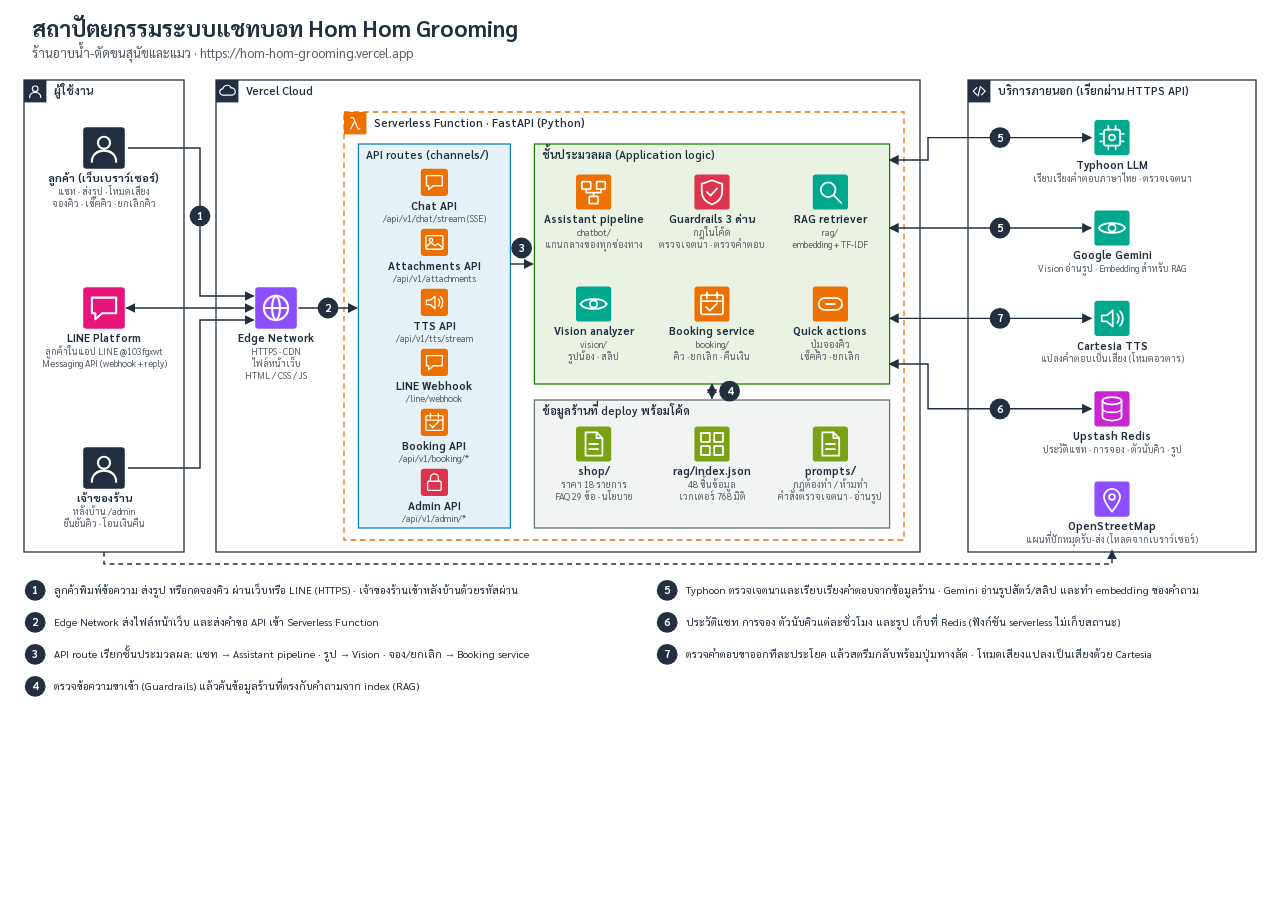
==== docs/architecture-aws.html @ 6c0dd1af "Booking: choose service, block groomer hours per service; AWS-style diagram; 15-image test; report f" ====
<!doctype html>
<html lang="th"><head><meta charset="utf-8"><meta name="viewport" content="width=device-width, initial-scale=1">
<title>สถาปัตยกรรมระบบ Hom Hom Grooming</title>
<link href="https://fonts.googleapis.com/css2?family=Sarabun:wght@400;600;700&display=swap" rel="stylesheet">
<style>body{margin:0;background:#fff}svg{display:block;width:100%;height:auto}</style></head>
<body><svg xmlns="http://www.w3.org/2000/svg" viewBox="0 0 1600 900" width="1600" height="900" role="img"
 aria-label="แผนภาพสถาปัตยกรรมระบบแชทบอท Hom Hom Grooming">
<defs>
<marker id="ah" viewBox="0 0 10 10" refX="9" refY="5" markerWidth="7" markerHeight="7" orient="auto"><path d="M0 0L10 5L0 10z" fill="#232F3E"/></marker>
<marker id="ah2" viewBox="0 0 10 10" refX="1" refY="5" markerWidth="7" markerHeight="7" orient="auto"><path d="M10 0L0 5L10 10z" fill="#232F3E"/></marker>
<style>
text{font-family:"Sarabun","Leelawadee UI","Tahoma",sans-serif;fill:#232F3E}
.h1{font-size:28px;font-weight:700} .h2{font-size:16px;fill:#545B64}
.group{font-size:14px;font-weight:600}
.name{font-size:13.5px;font-weight:700} .sub{font-size:11.5px;fill:#545B64}
.num{font-size:14px;font-weight:700;fill:#fff} .legend{font-size:13px}
</style>
</defs>
<rect width="1600" height="900" fill="#fff"/>
<text x="40" y="46" class="h1" text-anchor="start">สถาปัตยกรรมระบบแชทบอท Hom Hom Grooming</text><text x="40" y="72" class="h2" text-anchor="start">ร้านอาบน้ำ-ตัดขนสุนัขและแมว · https://hom-hom-grooming.vercel.app</text><rect x="30" y="100" width="200" height="590" fill="#fff" stroke="#232F3E" stroke-width="1.6"/><rect x="30" y="100" width="28" height="28" fill="#232F3E"/><g transform="translate(32,102) scale(0.5)" fill="none" stroke="#fff" stroke-width="3" stroke-linecap="round" stroke-linejoin="round"><circle cx="24" cy="18" r="7"/><path d="M10 40c0-8 6-13 14-13s14 5 14 13"/></g><text x="68" y="119" class="group" fill="#232F3E">ผู้ใช้งาน</text><rect x="104.0" y="159.0" width="52" height="52" rx="4" fill="#232F3E"/><g transform="translate(104.0,159.0) scale(1.0833333333333333)" fill="none" stroke="#fff" stroke-width="2.4" stroke-linecap="round" stroke-linejoin="round"><circle cx="24" cy="18" r="7"/><path d="M10 40c0-8 6-13 14-13s14 5 14 13"/></g><text x="130" y="228.0" class="name" text-anchor="middle">ลูกค้า (เว็บเบราว์เซอร์)</text><text x="130" y="244.0" class="sub" text-anchor="middle">แชท · ส่งรูป · โหมดเสียง</text><text x="130" y="259.0" class="sub" text-anchor="middle">จองคิว · เช็คคิว · ยกเลิกคิว</text><rect x="104.0" y="359.0" width="52" height="52" rx="4" fill="#E7157B"/><g transform="translate(104.0,359.0) scale(1.0833333333333333)" fill="none" stroke="#fff" stroke-width="2.4" stroke-linecap="round" stroke-linejoin="round"><path d="M10 12h28v18H22l-8 7v-7h-4z"/></g><text x="130" y="428.0" class="name" text-anchor="middle">LINE Platform</text><text x="130" y="444.0" class="sub" text-anchor="middle">ลูกค้าในแอป LINE @103fgxwt</text><text x="130" y="459.0" class="sub" text-anchor="middle">Messaging API (webhook + reply)</text><rect x="104.0" y="559.0" width="52" height="52" rx="4" fill="#232F3E"/><g transform="translate(104.0,559.0) scale(1.0833333333333333)" fill="none" stroke="#fff" stroke-width="2.4" stroke-linecap="round" stroke-linejoin="round"><circle cx="24" cy="18" r="7"/><path d="M10 40c0-8 6-13 14-13s14 5 14 13"/></g><text x="130" y="628.0" class="name" text-anchor="middle">เจ้าของร้าน</text><text x="130" y="644.0" class="sub" text-anchor="middle">หลังบ้าน /admin</text><text x="130" y="659.0" class="sub" text-anchor="middle">ยืนยันคิว · โอนเงินคืน</text><rect x="270" y="100" width="880" height="590" fill="#fff" stroke="#232F3E" stroke-width="1.6"/><rect x="270" y="100" width="28" height="28" fill="#232F3E"/><g transform="translate(272,102) scale(0.5)" fill="none" stroke="#fff" stroke-width="3" stroke-linecap="round" stroke-linejoin="round"><path d="M14 34a8 8 0 01-1-16 11 11 0 0121-2 9 9 0 012 18z"/></g><text x="308" y="119" class="group" fill="#232F3E">Vercel Cloud</text><rect x="319.0" y="359.0" width="52" height="52" rx="4" fill="#8C4FFF"/><g transform="translate(319.0,359.0) scale(1.0833333333333333)" fill="none" stroke="#fff" stroke-width="2.4" stroke-linecap="round" stroke-linejoin="round"><circle cx="24" cy="24" r="14"/><path d="M10 24h28M24 10c-6 4-6 24 0 28M24 10c6 4 6 24 0 28"/></g><text x="345" y="428.0" class="name" text-anchor="middle">Edge Network</text><text x="345" y="444.0" class="sub" text-anchor="middle">HTTPS · CDN</text><text x="345" y="459.0" class="sub" text-anchor="middle">ไฟล์หน้าเว็บ</text><text x="345" y="474.0" class="sub" text-anchor="middle">HTML / CSS / JS</text><rect x="430" y="140" width="700" height="535" fill="none" stroke="#ED7100" stroke-width="1.6" stroke-dasharray="7 5"/><rect x="430" y="140" width="28" height="28" fill="#ED7100"/><g transform="translate(432,142) scale(0.5)" fill="none" stroke="#fff" stroke-width="3" stroke-linecap="round" stroke-linejoin="round"><path d="M13 10h6l12 28h5M21 22l-8 16"/></g><text x="468" y="159" class="group" fill="#ED7100">Serverless Function · FastAPI (Python)</text><rect x="448" y="180" width="190" height="480" fill="#E6F2F8" stroke="#147EBA" stroke-width="1.6"/><text x="458" y="199" class="group" fill="#147EBA">API routes (channels/)</text><rect x="526.0" y="211.0" width="34" height="34" rx="4" fill="#ED7100"/><g transform="translate(526.0,211.0) scale(0.7083333333333334)" fill="none" stroke="#fff" stroke-width="2.4" stroke-linecap="round" stroke-linejoin="round"><path d="M10 12h28v18H22l-8 7v-7h-4z"/></g><text x="543" y="262.0" class="name" text-anchor="middle">Chat API</text><text x="543" y="278.0" class="sub" text-anchor="middle">/api/v1/chat/stream (SSE)</text><rect x="526.0" y="286.0" width="34" height="34" rx="4" fill="#ED7100"/><g transform="translate(526.0,286.0) scale(0.7083333333333334)" fill="none" stroke="#fff" stroke-width="2.4" stroke-linecap="round" stroke-linejoin="round"><rect x="9" y="12" width="30" height="24" rx="2"/><circle cx="18" cy="20" r="3"/><path d="M9 32l9-8 7 6 5-4 9 8"/></g><text x="543" y="337.0" class="name" text-anchor="middle">Attachments API</text><text x="543" y="353.0" class="sub" text-anchor="middle">/api/v1/attachments</text><rect x="526.0" y="361.0" width="34" height="34" rx="4" fill="#ED7100"/><g transform="translate(526.0,361.0) scale(0.7083333333333334)" fill="none" stroke="#fff" stroke-width="2.4" stroke-linecap="round" stroke-linejoin="round"><path d="M10 20h7l8-7v22l-8-7h-7zM31 18c3 3 3 9 0 12M35 14c5 5 5 15 0 20"/></g><text x="543" y="412.0" class="name" text-anchor="middle">TTS API</text><text x="543" y="428.0" class="sub" text-anchor="middle">/api/v1/tts/stream</text><rect x="526.0" y="436.0" width="34" height="34" rx="4" fill="#ED7100"/><g transform="translate(526.0,436.0) scale(0.7083333333333334)" fill="none" stroke="#fff" stroke-width="2.4" stroke-linecap="round" stroke-linejoin="round"><path d="M10 12h28v18H22l-8 7v-7h-4z"/></g><text x="543" y="487.0" class="name" text-anchor="middle">LINE Webhook</text><text x="543" y="503.0" class="sub" text-anchor="middle">/line/webhook</text><rect x="526.0" y="511.0" width="34" height="34" rx="4" fill="#ED7100"/><g transform="translate(526.0,511.0) scale(0.7083333333333334)" fill="none" stroke="#fff" stroke-width="2.4" stroke-linecap="round" stroke-linejoin="round"><rect x="9" y="12" width="30" height="26" rx="2"/><path d="M9 20h30M17 8v8M31 8v8M16 28l5 5 10-10"/></g><text x="543" y="562.0" class="name" text-anchor="middle">Booking API</text><text x="543" y="578.0" class="sub" text-anchor="middle">/api/v1/booking/*</text><rect x="526.0" y="586.0" width="34" height="34" rx="4" fill="#DD344C"/><g transform="translate(526.0,586.0) scale(0.7083333333333334)" fill="none" stroke="#fff" stroke-width="2.4" stroke-linecap="round" stroke-linejoin="round"><rect x="12" y="22" width="24" height="16" rx="2"/><path d="M17 22v-6a7 7 0 0114 0v6"/></g><text x="543" y="637.0" class="name" text-anchor="middle">Admin API</text><text x="543" y="653.0" class="sub" text-anchor="middle">/api/v1/admin/*</text><rect x="668" y="180" width="444" height="300" fill="#EAF3E3" stroke="#1D8102" stroke-width="1.6"/><text x="678" y="199" class="group" fill="#1D8102">ชั้นประมวลผล (Application logic)</text><rect x="720.0" y="218.0" width="44" height="44" rx="4" fill="#ED7100"/><g transform="translate(720.0,218.0) scale(0.9166666666666666)" fill="none" stroke="#fff" stroke-width="2.4" stroke-linecap="round" stroke-linejoin="round"><rect x="8" y="10" width="12" height="10" rx="1"/><rect x="28" y="10" width="12" height="10" rx="1"/><rect x="18" y="30" width="12" height="10" rx="1"/><path d="M14 20v5h20v-5M24 25v5"/></g><text x="742" y="279.0" class="name" text-anchor="middle">Assistant pipeline</text><text x="742" y="295.0" class="sub" text-anchor="middle">chatbot/</text><text x="742" y="310.0" class="sub" text-anchor="middle">แกนกลางของทุกช่องทาง</text><rect x="868.0" y="218.0" width="44" height="44" rx="4" fill="#DD344C"/><g transform="translate(868.0,218.0) scale(0.9166666666666666)" fill="none" stroke="#fff" stroke-width="2.4" stroke-linecap="round" stroke-linejoin="round"><path d="M24 8l14 5v10c0 9-6 15-14 18-8-3-14-9-14-18V13z"/><path d="M17 24l5 5 9-10"/></g><text x="890" y="279.0" class="name" text-anchor="middle">Guardrails 3 ด่าน</text><text x="890" y="295.0" class="sub" text-anchor="middle">กฎในโค้ด</text><text x="890" y="310.0" class="sub" text-anchor="middle">ตรวจเจตนา · ตรวจคำตอบ</text><rect x="1016.0" y="218.0" width="44" height="44" rx="4" fill="#01A88D"/><g transform="translate(1016.0,218.0) scale(0.9166666666666666)" fill="none" stroke="#fff" stroke-width="2.4" stroke-linecap="round" stroke-linejoin="round"><circle cx="21" cy="21" r="10"/><path d="M29 29l10 10"/></g><text x="1038" y="279.0" class="name" text-anchor="middle">RAG retriever</text><text x="1038" y="295.0" class="sub" text-anchor="middle">rag/</text><text x="1038" y="310.0" class="sub" text-anchor="middle">embedding + TF-IDF</text><rect x="720.0" y="358.0" width="44" height="44" rx="4" fill="#01A88D"/><g transform="translate(720.0,358.0) scale(0.9166666666666666)" fill="none" stroke="#fff" stroke-width="2.4" stroke-linecap="round" stroke-linejoin="round"><path d="M6 24c5-9 31-9 36 0-5 9-31 9-36 0z"/><circle cx="24" cy="24" r="5"/></g><text x="742" y="419.0" class="name" text-anchor="middle">Vision analyzer</text><text x="742" y="435.0" class="sub" text-anchor="middle">vision/</text><text x="742" y="450.0" class="sub" text-anchor="middle">รูปน้อง · สลิป</text><rect x="868.0" y="358.0" width="44" height="44" rx="4" fill="#ED7100"/><g transform="translate(868.0,358.0) scale(0.9166666666666666)" fill="none" stroke="#fff" stroke-width="2.4" stroke-linecap="round" stroke-linejoin="round"><rect x="9" y="12" width="30" height="26" rx="2"/><path d="M9 20h30M17 8v8M31 8v8M16 28l5 5 10-10"/></g><text x="890" y="419.0" class="name" text-anchor="middle">Booking service</text><text x="890" y="435.0" class="sub" text-anchor="middle">booking/</text><text x="890" y="450.0" class="sub" text-anchor="middle">คิว · ยกเลิก · คืนเงิน</text><rect x="1016.0" y="358.0" width="44" height="44" rx="4" fill="#ED7100"/><g transform="translate(1016.0,358.0) scale(0.9166666666666666)" fill="none" stroke="#fff" stroke-width="2.4" stroke-linecap="round" stroke-linejoin="round"><rect x="8" y="16" width="32" height="16" rx="8"/><path d="M18 24h12"/></g><text x="1038" y="419.0" class="name" text-anchor="middle">Quick actions</text><text x="1038" y="435.0" class="sub" text-anchor="middle">ปุ่มจองคิว</text><text x="1038" y="450.0" class="sub" text-anchor="middle">เช็คคิว · ยกเลิก</text><rect x="668" y="500" width="444" height="160" fill="#F2F3F3" stroke="#687078" stroke-width="1.6"/><text x="678" y="519" class="group" fill="#687078">ข้อมูลร้านที่ deploy พร้อมโค้ด</text><rect x="720.0" y="533.0" width="44" height="44" rx="4" fill="#7AA116"/><g transform="translate(720.0,533.0) scale(0.9166666666666666)" fill="none" stroke="#fff" stroke-width="2.4" stroke-linecap="round" stroke-linejoin="round"><path d="M13 8h15l8 8v24H13z"/><path d="M28 8v8h8M18 24h12M18 31h12"/></g><text x="742" y="594.0" class="name" text-anchor="middle">shop/</text><text x="742" y="610.0" class="sub" text-anchor="middle">ราคา 18 รายการ</text><text x="742" y="625.0" class="sub" text-anchor="middle">FAQ 29 ข้อ · นโยบาย</text><rect x="868.0" y="533.0" width="44" height="44" rx="4" fill="#7AA116"/><g transform="translate(868.0,533.0) scale(0.9166666666666666)" fill="none" stroke="#fff" stroke-width="2.4" stroke-linecap="round" stroke-linejoin="round"><rect x="9" y="9" width="12" height="12"/><rect x="27" y="9" width="12" height="12"/><rect x="9" y="27" width="12" height="12"/><rect x="27" y="27" width="12" height="12"/></g><text x="890" y="594.0" class="name" text-anchor="middle">rag/index.json</text><text x="890" y="610.0" class="sub" text-anchor="middle">48 ชิ้นข้อมูล</text><text x="890" y="625.0" class="sub" text-anchor="middle">เวกเตอร์ 768 มิติ</text><rect x="1016.0" y="533.0" width="44" height="44" rx="4" fill="#7AA116"/><g transform="translate(1016.0,533.0) scale(0.9166666666666666)" fill="none" stroke="#fff" stroke-width="2.4" stroke-linecap="round" stroke-linejoin="round"><path d="M13 8h15l8 8v24H13z"/><path d="M28 8v8h8M18 24h12M18 31h12"/></g><text x="1038" y="594.0" class="name" text-anchor="middle">prompts/</text><text x="1038" y="610.0" class="sub" text-anchor="middle">กฎต้องทำ / ห้ามทำ</text><text x="1038" y="625.0" class="sub" text-anchor="middle">คำสั่งตรวจเจตนา · อ่านรูป</text><rect x="1210" y="100" width="360" height="590" fill="#fff" stroke="#232F3E" stroke-width="1.6"/><rect x="1210" y="100" width="28" height="28" fill="#232F3E"/><g transform="translate(1212,102) scale(0.5)" fill="none" stroke="#fff" stroke-width="3" stroke-linecap="round" stroke-linejoin="round"><path d="M18 15l-9 9 9 9M30 15l9 9-9 9M27 12l-6 24"/></g><text x="1248" y="119" class="group" fill="#232F3E">บริการภายนอก (เรียกผ่าน HTTPS API)</text><rect x="1368.0" y="150.0" width="44" height="44" rx="4" fill="#01A88D"/><g transform="translate(1368.0,150.0) scale(0.9166666666666666)" fill="none" stroke="#fff" stroke-width="2.4" stroke-linecap="round" stroke-linejoin="round"><rect x="13" y="13" width="22" height="22" rx="3"/><path d="M19 8v5M29 8v5M19 35v5M29 35v5M8 19h5M8 29h5M35 19h5M35 29h5"/><circle cx="24" cy="24" r="4"/></g><text x="1390" y="211.0" class="name" text-anchor="middle">Typhoon LLM</text><text x="1390" y="227.0" class="sub" text-anchor="middle">เรียบเรียงคำตอบภาษาไทย · ตรวจเจตนา</text><rect x="1368.0" y="263.0" width="44" height="44" rx="4" fill="#01A88D"/><g transform="translate(1368.0,263.0) scale(0.9166666666666666)" fill="none" stroke="#fff" stroke-width="2.4" stroke-linecap="round" stroke-linejoin="round"><path d="M6 24c5-9 31-9 36 0-5 9-31 9-36 0z"/><circle cx="24" cy="24" r="5"/></g><text x="1390" y="324.0" class="name" text-anchor="middle">Google Gemini</text><text x="1390" y="340.0" class="sub" text-anchor="middle">Vision อ่านรูป · Embedding สำหรับ RAG</text><rect x="1368.0" y="376.0" width="44" height="44" rx="4" fill="#01A88D"/><g transform="translate(1368.0,376.0) scale(0.9166666666666666)" fill="none" stroke="#fff" stroke-width="2.4" stroke-linecap="round" stroke-linejoin="round"><path d="M10 20h7l8-7v22l-8-7h-7zM31 18c3 3 3 9 0 12M35 14c5 5 5 15 0 20"/></g><text x="1390" y="437.0" class="name" text-anchor="middle">Cartesia TTS</text><text x="1390" y="453.0" class="sub" text-anchor="middle">แปลงคำตอบเป็นเสียง (โหมดอวตาร)</text><rect x="1368.0" y="489.0" width="44" height="44" rx="4" fill="#C925D1"/><g transform="translate(1368.0,489.0) scale(0.9166666666666666)" fill="none" stroke="#fff" stroke-width="2.4" stroke-linecap="round" stroke-linejoin="round"><ellipse cx="24" cy="13" rx="13" ry="5"/><path d="M11 13v22c0 3 6 5 13 5s13-2 13-5V13M11 24c0 3 6 5 13 5s13-2 13-5"/></g><text x="1390" y="550.0" class="name" text-anchor="middle">Upstash Redis</text><text x="1390" y="566.0" class="sub" text-anchor="middle">ประวัติแชท · การจอง · ตัวนับคิว · รูป</text><rect x="1368.0" y="602.0" width="44" height="44" rx="4" fill="#8C4FFF"/><g transform="translate(1368.0,602.0) scale(0.9166666666666666)" fill="none" stroke="#fff" stroke-width="2.4" stroke-linecap="round" stroke-linejoin="round"><path d="M24 41c-8-10-11-15-11-20a11 11 0 0122 0c0 5-3 10-11 20z"/><circle cx="24" cy="21" r="4"/></g><text x="1390" y="663.0" class="name" text-anchor="middle">OpenStreetMap</text><text x="1390" y="679.0" class="sub" text-anchor="middle">แผนที่ปักหมุดรับ-ส่ง (โหลดจากเบราว์เซอร์)</text><path d="M160 185 L250 185 L250 370 L317 370" fill="none" stroke="#232F3E" stroke-width="1.8" marker-end="url(#ah)"/><path d="M158 385 L317 385" fill="none" stroke="#232F3E" stroke-width="1.8" marker-end="url(#ah)" marker-start="url(#ah2)"/><path d="M160 585 L250 585 L250 400 L317 400" fill="none" stroke="#232F3E" stroke-width="1.8" marker-end="url(#ah)"/><path d="M373 385 L446 385" fill="none" stroke="#232F3E" stroke-width="1.8" marker-end="url(#ah)"/><path d="M638 330 L666 330" fill="none" stroke="#232F3E" stroke-width="1.8" marker-end="url(#ah)"/><path d="M890 480 L890 498" fill="none" stroke="#232F3E" stroke-width="1.8" marker-end="url(#ah)" marker-start="url(#ah2)"/><path d="M1112 200 L1160 200 L1160 172 L1364 172" fill="none" stroke="#232F3E" stroke-width="1.8" marker-end="url(#ah)" marker-start="url(#ah2)"/><path d="M1112 285 L1364 285" fill="none" stroke="#232F3E" stroke-width="1.8" marker-end="url(#ah)" marker-start="url(#ah2)"/><path d="M1112 398 L1364 398" fill="none" stroke="#232F3E" stroke-width="1.8" marker-end="url(#ah)" marker-start="url(#ah2)"/><path d="M1112 455 L1160 455 L1160 511 L1364 511" fill="none" stroke="#232F3E" stroke-width="1.8" marker-end="url(#ah)" marker-start="url(#ah2)"/><path d="M130 690 L130 705 L1390 705 L1390 688" fill="none" stroke="#232F3E" stroke-width="1.8" marker-end="url(#ah)" stroke-dasharray="6 5"/><circle cx="250" cy="270" r="13" fill="#232F3E"/><text x="250" y="275" class="num" text-anchor="middle">1</text><circle cx="410" cy="385" r="13" fill="#232F3E"/><text x="410" y="390" class="num" text-anchor="middle">2</text><circle cx="652" cy="310" r="13" fill="#232F3E"/><text x="652" y="315" class="num" text-anchor="middle">3</text><circle cx="912" cy="489" r="13" fill="#232F3E"/><text x="912" y="494" class="num" text-anchor="middle">4</text><circle cx="1250" cy="172" r="13" fill="#232F3E"/><text x="1250" y="177" class="num" text-anchor="middle">5</text><circle cx="1250" cy="285" r="13" fill="#232F3E"/><text x="1250" y="290" class="num" text-anchor="middle">5</text><circle cx="1250" cy="511" r="13" fill="#232F3E"/><text x="1250" y="516" class="num" text-anchor="middle">6</text><circle cx="1250" cy="398" r="13" fill="#232F3E"/><text x="1250" y="403" class="num" text-anchor="middle">7</text><circle cx="44" cy="738" r="13" fill="#232F3E"/><text x="44" y="743" class="num" text-anchor="middle">1</text><text x="68" y="743" class="legend" text-anchor="start">ลูกค้าพิมพ์ข้อความ ส่งรูป หรือกดจองคิว ผ่านเว็บหรือ LINE (HTTPS) · เจ้าของร้านเข้าหลังบ้านด้วยรหัสผ่าน</text><circle cx="44" cy="778" r="13" fill="#232F3E"/><text x="44" y="783" class="num" text-anchor="middle">2</text><text x="68" y="783" class="legend" text-anchor="start">Edge Network ส่งไฟล์หน้าเว็บ และส่งคำขอ API เข้า Serverless Function</text><circle cx="44" cy="818" r="13" fill="#232F3E"/><text x="44" y="823" class="num" text-anchor="middle">3</text><text x="68" y="823" class="legend" text-anchor="start">API route เรียกชั้นประมวลผล: แชท → Assistant pipeline · รูป → Vision · จอง/ยกเลิก → Booking service</text><circle cx="44" cy="858" r="13" fill="#232F3E"/><text x="44" y="863" class="num" text-anchor="middle">4</text><text x="68" y="863" class="legend" text-anchor="start">ตรวจข้อความขาเข้า (Guardrails) แล้วค้นข้อมูลร้านที่ตรงกับคำถามจาก index (RAG)</text><circle cx="834" cy="738" r="13" fill="#232F3E"/><text x="834" y="743" class="num" text-anchor="middle">5</text><text x="858" y="743" class="legend" text-anchor="start">Typhoon ตรวจเจตนาและเรียบเรียงคำตอบจากข้อมูลร้าน · Gemini อ่านรูปสัตว์/สลิป และทำ embedding ของคำถาม</text><circle cx="834" cy="778" r="13" fill="#232F3E"/><text x="834" y="783" class="num" text-anchor="middle">6</text><text x="858" y="783" class="legend" text-anchor="start">ประวัติแชท การจอง ตัวนับคิวแต่ละชั่วโมง และรูป เก็บที่ Redis (ฟังก์ชัน serverless ไม่เก็บสถานะ)</text><circle cx="834" cy="818" r="13" fill="#232F3E"/><text x="834" y="823" class="num" text-anchor="middle">7</text><text x="858" y="823" class="legend" text-anchor="start">ตรวจคำตอบขาออกทีละประโยค แล้วสตรีมกลับพร้อมปุ่มทางลัด · โหมดเสียงแปลงเป็นเสียงด้วย Cartesia</text>
</svg></body></html>
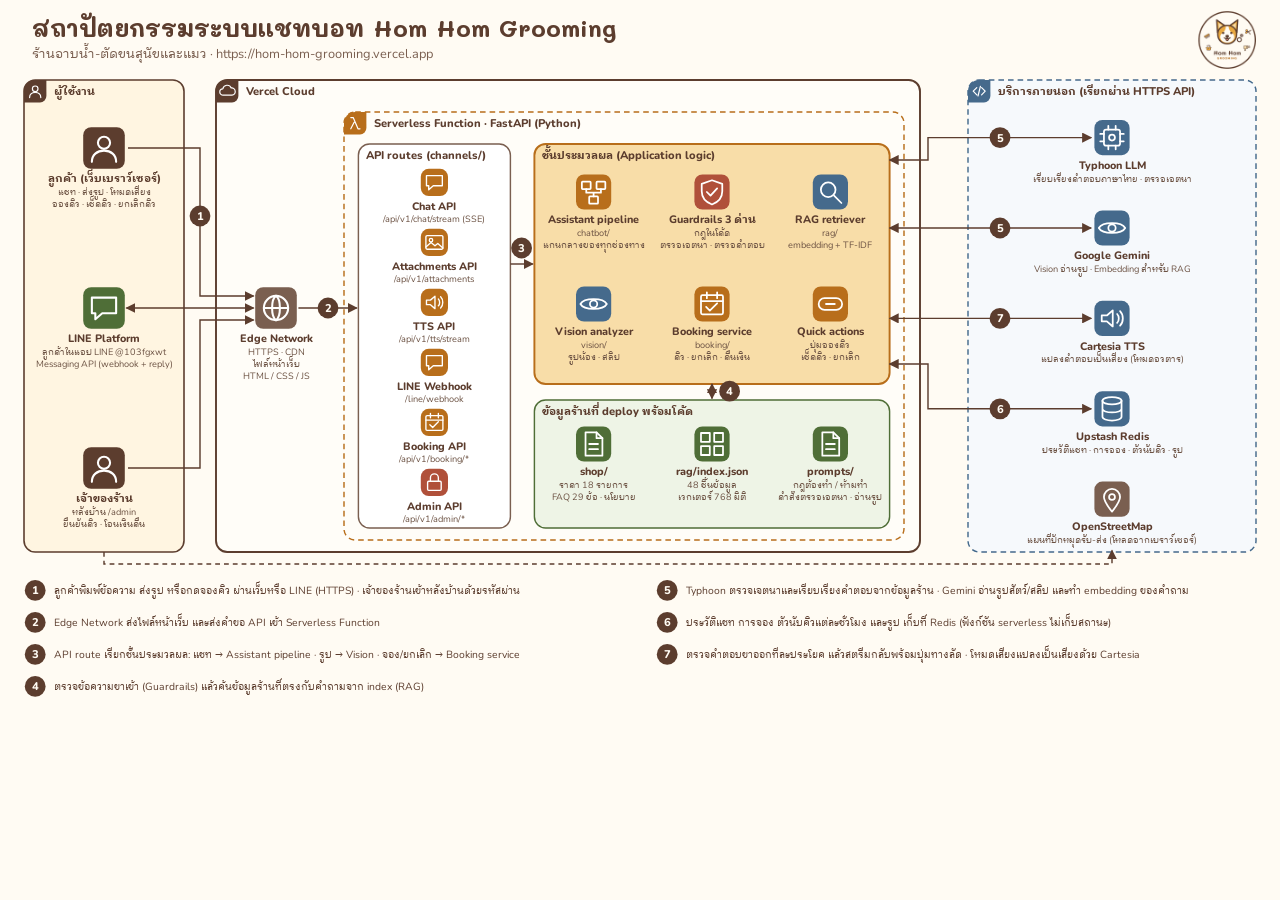
==== commit 928fb552: "Architecture diagram: AWS layout in the shop theme; booking diagram shows per-service hours Co-Autho" ====
--- a/docs/architecture-aws.html
+++ b/docs/architecture-aws.html
@@ -1,21 +1,21 @@
 <!doctype html>
 <html lang="th"><head><meta charset="utf-8"><meta name="viewport" content="width=device-width, initial-scale=1">
 <title>สถาปัตยกรรมระบบ Hom Hom Grooming</title>
-<link href="https://fonts.googleapis.com/css2?family=Sarabun:wght@400;600;700&display=swap" rel="stylesheet">
-<style>body{margin:0;background:#fff}svg{display:block;width:100%;height:auto}</style></head>
+<style>body{margin:0;background:#fffbf3}svg{display:block;width:100%;height:auto}</style></head>
 <body><svg xmlns="http://www.w3.org/2000/svg" viewBox="0 0 1600 900" width="1600" height="900" role="img"
  aria-label="แผนภาพสถาปัตยกรรมระบบแชทบอท Hom Hom Grooming">
 <defs>
-<marker id="ah" viewBox="0 0 10 10" refX="9" refY="5" markerWidth="7" markerHeight="7" orient="auto"><path d="M0 0L10 5L0 10z" fill="#232F3E"/></marker>
-<marker id="ah2" viewBox="0 0 10 10" refX="1" refY="5" markerWidth="7" markerHeight="7" orient="auto"><path d="M10 0L0 5L10 10z" fill="#232F3E"/></marker>
+<marker id="ah" viewBox="0 0 10 10" refX="9" refY="5" markerWidth="7" markerHeight="7" orient="auto"><path d="M0 0L10 5L0 10z" fill="#5c3d2e"/></marker>
+<marker id="ah2" viewBox="0 0 10 10" refX="1" refY="5" markerWidth="7" markerHeight="7" orient="auto"><path d="M10 0L0 5L10 10z" fill="#5c3d2e"/></marker>
 <style>
-text{font-family:"Sarabun","Leelawadee UI","Tahoma",sans-serif;fill:#232F3E}
-.h1{font-size:28px;font-weight:700} .h2{font-size:16px;fill:#545B64}
-.group{font-size:14px;font-weight:600}
-.name{font-size:13.5px;font-weight:700} .sub{font-size:11.5px;fill:#545B64}
-.num{font-size:14px;font-weight:700;fill:#fff} .legend{font-size:13px}
+@import url("https://fonts.googleapis.com/css2?family=Mali:wght@600;700&family=Nunito:wght@400;600;700;800&family=IBM+Plex+Sans+Thai+Looped:wght@400;500;600;700&display=swap");
+text{font-family:"Nunito","IBM Plex Sans Thai Looped",sans-serif;fill:#5c3d2e}
+.h1{font-family:"Mali","Nunito",sans-serif;font-size:30px;font-weight:700} .h2{font-size:16px;fill:#7a5f50}
+.group{font-size:14px;font-weight:800}
+.name{font-size:13.5px;font-weight:800} .sub{font-size:11.5px;fill:#6b5142}
+.num{font-size:14px;font-weight:800;fill:#fffbf3} .legend{font-size:13px}
 </style>
 </defs>
-<rect width="1600" height="900" fill="#fff"/>
-<text x="40" y="46" class="h1" text-anchor="start">สถาปัตยกรรมระบบแชทบอท Hom Hom Grooming</text><text x="40" y="72" class="h2" text-anchor="start">ร้านอาบน้ำ-ตัดขนสุนัขและแมว · https://hom-hom-grooming.vercel.app</text><rect x="30" y="100" width="200" height="590" fill="#fff" stroke="#232F3E" stroke-width="1.6"/><rect x="30" y="100" width="28" height="28" fill="#232F3E"/><g transform="translate(32,102) scale(0.5)" fill="none" stroke="#fff" stroke-width="3" stroke-linecap="round" stroke-linejoin="round"><circle cx="24" cy="18" r="7"/><path d="M10 40c0-8 6-13 14-13s14 5 14 13"/></g><text x="68" y="119" class="group" fill="#232F3E">ผู้ใช้งาน</text><rect x="104.0" y="159.0" width="52" height="52" rx="4" fill="#232F3E"/><g transform="translate(104.0,159.0) scale(1.0833333333333333)" fill="none" stroke="#fff" stroke-width="2.4" stroke-linecap="round" stroke-linejoin="round"><circle cx="24" cy="18" r="7"/><path d="M10 40c0-8 6-13 14-13s14 5 14 13"/></g><text x="130" y="228.0" class="name" text-anchor="middle">ลูกค้า (เว็บเบราว์เซอร์)</text><text x="130" y="244.0" class="sub" text-anchor="middle">แชท · ส่งรูป · โหมดเสียง</text><text x="130" y="259.0" class="sub" text-anchor="middle">จองคิว · เช็คคิว · ยกเลิกคิว</text><rect x="104.0" y="359.0" width="52" height="52" rx="4" fill="#E7157B"/><g transform="translate(104.0,359.0) scale(1.0833333333333333)" fill="none" stroke="#fff" stroke-width="2.4" stroke-linecap="round" stroke-linejoin="round"><path d="M10 12h28v18H22l-8 7v-7h-4z"/></g><text x="130" y="428.0" class="name" text-anchor="middle">LINE Platform</text><text x="130" y="444.0" class="sub" text-anchor="middle">ลูกค้าในแอป LINE @103fgxwt</text><text x="130" y="459.0" class="sub" text-anchor="middle">Messaging API (webhook + reply)</text><rect x="104.0" y="559.0" width="52" height="52" rx="4" fill="#232F3E"/><g transform="translate(104.0,559.0) scale(1.0833333333333333)" fill="none" stroke="#fff" stroke-width="2.4" stroke-linecap="round" stroke-linejoin="round"><circle cx="24" cy="18" r="7"/><path d="M10 40c0-8 6-13 14-13s14 5 14 13"/></g><text x="130" y="628.0" class="name" text-anchor="middle">เจ้าของร้าน</text><text x="130" y="644.0" class="sub" text-anchor="middle">หลังบ้าน /admin</text><text x="130" y="659.0" class="sub" text-anchor="middle">ยืนยันคิว · โอนเงินคืน</text><rect x="270" y="100" width="880" height="590" fill="#fff" stroke="#232F3E" stroke-width="1.6"/><rect x="270" y="100" width="28" height="28" fill="#232F3E"/><g transform="translate(272,102) scale(0.5)" fill="none" stroke="#fff" stroke-width="3" stroke-linecap="round" stroke-linejoin="round"><path d="M14 34a8 8 0 01-1-16 11 11 0 0121-2 9 9 0 012 18z"/></g><text x="308" y="119" class="group" fill="#232F3E">Vercel Cloud</text><rect x="319.0" y="359.0" width="52" height="52" rx="4" fill="#8C4FFF"/><g transform="translate(319.0,359.0) scale(1.0833333333333333)" fill="none" stroke="#fff" stroke-width="2.4" stroke-linecap="round" stroke-linejoin="round"><circle cx="24" cy="24" r="14"/><path d="M10 24h28M24 10c-6 4-6 24 0 28M24 10c6 4 6 24 0 28"/></g><text x="345" y="428.0" class="name" text-anchor="middle">Edge Network</text><text x="345" y="444.0" class="sub" text-anchor="middle">HTTPS · CDN</text><text x="345" y="459.0" class="sub" text-anchor="middle">ไฟล์หน้าเว็บ</text><text x="345" y="474.0" class="sub" text-anchor="middle">HTML / CSS / JS</text><rect x="430" y="140" width="700" height="535" fill="none" stroke="#ED7100" stroke-width="1.6" stroke-dasharray="7 5"/><rect x="430" y="140" width="28" height="28" fill="#ED7100"/><g transform="translate(432,142) scale(0.5)" fill="none" stroke="#fff" stroke-width="3" stroke-linecap="round" stroke-linejoin="round"><path d="M13 10h6l12 28h5M21 22l-8 16"/></g><text x="468" y="159" class="group" fill="#ED7100">Serverless Function · FastAPI (Python)</text><rect x="448" y="180" width="190" height="480" fill="#E6F2F8" stroke="#147EBA" stroke-width="1.6"/><text x="458" y="199" class="group" fill="#147EBA">API routes (channels/)</text><rect x="526.0" y="211.0" width="34" height="34" rx="4" fill="#ED7100"/><g transform="translate(526.0,211.0) scale(0.7083333333333334)" fill="none" stroke="#fff" stroke-width="2.4" stroke-linecap="round" stroke-linejoin="round"><path d="M10 12h28v18H22l-8 7v-7h-4z"/></g><text x="543" y="262.0" class="name" text-anchor="middle">Chat API</text><text x="543" y="278.0" class="sub" text-anchor="middle">/api/v1/chat/stream (SSE)</text><rect x="526.0" y="286.0" width="34" height="34" rx="4" fill="#ED7100"/><g transform="translate(526.0,286.0) scale(0.7083333333333334)" fill="none" stroke="#fff" stroke-width="2.4" stroke-linecap="round" stroke-linejoin="round"><rect x="9" y="12" width="30" height="24" rx="2"/><circle cx="18" cy="20" r="3"/><path d="M9 32l9-8 7 6 5-4 9 8"/></g><text x="543" y="337.0" class="name" text-anchor="middle">Attachments API</text><text x="543" y="353.0" class="sub" text-anchor="middle">/api/v1/attachments</text><rect x="526.0" y="361.0" width="34" height="34" rx="4" fill="#ED7100"/><g transform="translate(526.0,361.0) scale(0.7083333333333334)" fill="none" stroke="#fff" stroke-width="2.4" stroke-linecap="round" stroke-linejoin="round"><path d="M10 20h7l8-7v22l-8-7h-7zM31 18c3 3 3 9 0 12M35 14c5 5 5 15 0 20"/></g><text x="543" y="412.0" class="name" text-anchor="middle">TTS API</text><text x="543" y="428.0" class="sub" text-anchor="middle">/api/v1/tts/stream</text><rect x="526.0" y="436.0" width="34" height="34" rx="4" fill="#ED7100"/><g transform="translate(526.0,436.0) scale(0.7083333333333334)" fill="none" stroke="#fff" stroke-width="2.4" stroke-linecap="round" stroke-linejoin="round"><path d="M10 12h28v18H22l-8 7v-7h-4z"/></g><text x="543" y="487.0" class="name" text-anchor="middle">LINE Webhook</text><text x="543" y="503.0" class="sub" text-anchor="middle">/line/webhook</text><rect x="526.0" y="511.0" width="34" height="34" rx="4" fill="#ED7100"/><g transform="translate(526.0,511.0) scale(0.7083333333333334)" fill="none" stroke="#fff" stroke-width="2.4" stroke-linecap="round" stroke-linejoin="round"><rect x="9" y="12" width="30" height="26" rx="2"/><path d="M9 20h30M17 8v8M31 8v8M16 28l5 5 10-10"/></g><text x="543" y="562.0" class="name" text-anchor="middle">Booking API</text><text x="543" y="578.0" class="sub" text-anchor="middle">/api/v1/booking/*</text><rect x="526.0" y="586.0" width="34" height="34" rx="4" fill="#DD344C"/><g transform="translate(526.0,586.0) scale(0.7083333333333334)" fill="none" stroke="#fff" stroke-width="2.4" stroke-linecap="round" stroke-linejoin="round"><rect x="12" y="22" width="24" height="16" rx="2"/><path d="M17 22v-6a7 7 0 0114 0v6"/></g><text x="543" y="637.0" class="name" text-anchor="middle">Admin API</text><text x="543" y="653.0" class="sub" text-anchor="middle">/api/v1/admin/*</text><rect x="668" y="180" width="444" height="300" fill="#EAF3E3" stroke="#1D8102" stroke-width="1.6"/><text x="678" y="199" class="group" fill="#1D8102">ชั้นประมวลผล (Application logic)</text><rect x="720.0" y="218.0" width="44" height="44" rx="4" fill="#ED7100"/><g transform="translate(720.0,218.0) scale(0.9166666666666666)" fill="none" stroke="#fff" stroke-width="2.4" stroke-linecap="round" stroke-linejoin="round"><rect x="8" y="10" width="12" height="10" rx="1"/><rect x="28" y="10" width="12" height="10" rx="1"/><rect x="18" y="30" width="12" height="10" rx="1"/><path d="M14 20v5h20v-5M24 25v5"/></g><text x="742" y="279.0" class="name" text-anchor="middle">Assistant pipeline</text><text x="742" y="295.0" class="sub" text-anchor="middle">chatbot/</text><text x="742" y="310.0" class="sub" text-anchor="middle">แกนกลางของทุกช่องทาง</text><rect x="868.0" y="218.0" width="44" height="44" rx="4" fill="#DD344C"/><g transform="translate(868.0,218.0) scale(0.9166666666666666)" fill="none" stroke="#fff" stroke-width="2.4" stroke-linecap="round" stroke-linejoin="round"><path d="M24 8l14 5v10c0 9-6 15-14 18-8-3-14-9-14-18V13z"/><path d="M17 24l5 5 9-10"/></g><text x="890" y="279.0" class="name" text-anchor="middle">Guardrails 3 ด่าน</text><text x="890" y="295.0" class="sub" text-anchor="middle">กฎในโค้ด</text><text x="890" y="310.0" class="sub" text-anchor="middle">ตรวจเจตนา · ตรวจคำตอบ</text><rect x="1016.0" y="218.0" width="44" height="44" rx="4" fill="#01A88D"/><g transform="translate(1016.0,218.0) scale(0.9166666666666666)" fill="none" stroke="#fff" stroke-width="2.4" stroke-linecap="round" stroke-linejoin="round"><circle cx="21" cy="21" r="10"/><path d="M29 29l10 10"/></g><text x="1038" y="279.0" class="name" text-anchor="middle">RAG retriever</text><text x="1038" y="295.0" class="sub" text-anchor="middle">rag/</text><text x="1038" y="310.0" class="sub" text-anchor="middle">embedding + TF-IDF</text><rect x="720.0" y="358.0" width="44" height="44" rx="4" fill="#01A88D"/><g transform="translate(720.0,358.0) scale(0.9166666666666666)" fill="none" stroke="#fff" stroke-width="2.4" stroke-linecap="round" stroke-linejoin="round"><path d="M6 24c5-9 31-9 36 0-5 9-31 9-36 0z"/><circle cx="24" cy="24" r="5"/></g><text x="742" y="419.0" class="name" text-anchor="middle">Vision analyzer</text><text x="742" y="435.0" class="sub" text-anchor="middle">vision/</text><text x="742" y="450.0" class="sub" text-anchor="middle">รูปน้อง · สลิป</text><rect x="868.0" y="358.0" width="44" height="44" rx="4" fill="#ED7100"/><g transform="translate(868.0,358.0) scale(0.9166666666666666)" fill="none" stroke="#fff" stroke-width="2.4" stroke-linecap="round" stroke-linejoin="round"><rect x="9" y="12" width="30" height="26" rx="2"/><path d="M9 20h30M17 8v8M31 8v8M16 28l5 5 10-10"/></g><text x="890" y="419.0" class="name" text-anchor="middle">Booking service</text><text x="890" y="435.0" class="sub" text-anchor="middle">booking/</text><text x="890" y="450.0" class="sub" text-anchor="middle">คิว · ยกเลิก · คืนเงิน</text><rect x="1016.0" y="358.0" width="44" height="44" rx="4" fill="#ED7100"/><g transform="translate(1016.0,358.0) scale(0.9166666666666666)" fill="none" stroke="#fff" stroke-width="2.4" stroke-linecap="round" stroke-linejoin="round"><rect x="8" y="16" width="32" height="16" rx="8"/><path d="M18 24h12"/></g><text x="1038" y="419.0" class="name" text-anchor="middle">Quick actions</text><text x="1038" y="435.0" class="sub" text-anchor="middle">ปุ่มจองคิว</text><text x="1038" y="450.0" class="sub" text-anchor="middle">เช็คคิว · ยกเลิก</text><rect x="668" y="500" width="444" height="160" fill="#F2F3F3" stroke="#687078" stroke-width="1.6"/><text x="678" y="519" class="group" fill="#687078">ข้อมูลร้านที่ deploy พร้อมโค้ด</text><rect x="720.0" y="533.0" width="44" height="44" rx="4" fill="#7AA116"/><g transform="translate(720.0,533.0) scale(0.9166666666666666)" fill="none" stroke="#fff" stroke-width="2.4" stroke-linecap="round" stroke-linejoin="round"><path d="M13 8h15l8 8v24H13z"/><path d="M28 8v8h8M18 24h12M18 31h12"/></g><text x="742" y="594.0" class="name" text-anchor="middle">shop/</text><text x="742" y="610.0" class="sub" text-anchor="middle">ราคา 18 รายการ</text><text x="742" y="625.0" class="sub" text-anchor="middle">FAQ 29 ข้อ · นโยบาย</text><rect x="868.0" y="533.0" width="44" height="44" rx="4" fill="#7AA116"/><g transform="translate(868.0,533.0) scale(0.9166666666666666)" fill="none" stroke="#fff" stroke-width="2.4" stroke-linecap="round" stroke-linejoin="round"><rect x="9" y="9" width="12" height="12"/><rect x="27" y="9" width="12" height="12"/><rect x="9" y="27" width="12" height="12"/><rect x="27" y="27" width="12" height="12"/></g><text x="890" y="594.0" class="name" text-anchor="middle">rag/index.json</text><text x="890" y="610.0" class="sub" text-anchor="middle">48 ชิ้นข้อมูล</text><text x="890" y="625.0" class="sub" text-anchor="middle">เวกเตอร์ 768 มิติ</text><rect x="1016.0" y="533.0" width="44" height="44" rx="4" fill="#7AA116"/><g transform="translate(1016.0,533.0) scale(0.9166666666666666)" fill="none" stroke="#fff" stroke-width="2.4" stroke-linecap="round" stroke-linejoin="round"><path d="M13 8h15l8 8v24H13z"/><path d="M28 8v8h8M18 24h12M18 31h12"/></g><text x="1038" y="594.0" class="name" text-anchor="middle">prompts/</text><text x="1038" y="610.0" class="sub" text-anchor="middle">กฎต้องทำ / ห้ามทำ</text><text x="1038" y="625.0" class="sub" text-anchor="middle">คำสั่งตรวจเจตนา · อ่านรูป</text><rect x="1210" y="100" width="360" height="590" fill="#fff" stroke="#232F3E" stroke-width="1.6"/><rect x="1210" y="100" width="28" height="28" fill="#232F3E"/><g transform="translate(1212,102) scale(0.5)" fill="none" stroke="#fff" stroke-width="3" stroke-linecap="round" stroke-linejoin="round"><path d="M18 15l-9 9 9 9M30 15l9 9-9 9M27 12l-6 24"/></g><text x="1248" y="119" class="group" fill="#232F3E">บริการภายนอก (เรียกผ่าน HTTPS API)</text><rect x="1368.0" y="150.0" width="44" height="44" rx="4" fill="#01A88D"/><g transform="translate(1368.0,150.0) scale(0.9166666666666666)" fill="none" stroke="#fff" stroke-width="2.4" stroke-linecap="round" stroke-linejoin="round"><rect x="13" y="13" width="22" height="22" rx="3"/><path d="M19 8v5M29 8v5M19 35v5M29 35v5M8 19h5M8 29h5M35 19h5M35 29h5"/><circle cx="24" cy="24" r="4"/></g><text x="1390" y="211.0" class="name" text-anchor="middle">Typhoon LLM</text><text x="1390" y="227.0" class="sub" text-anchor="middle">เรียบเรียงคำตอบภาษาไทย · ตรวจเจตนา</text><rect x="1368.0" y="263.0" width="44" height="44" rx="4" fill="#01A88D"/><g transform="translate(1368.0,263.0) scale(0.9166666666666666)" fill="none" stroke="#fff" stroke-width="2.4" stroke-linecap="round" stroke-linejoin="round"><path d="M6 24c5-9 31-9 36 0-5 9-31 9-36 0z"/><circle cx="24" cy="24" r="5"/></g><text x="1390" y="324.0" class="name" text-anchor="middle">Google Gemini</text><text x="1390" y="340.0" class="sub" text-anchor="middle">Vision อ่านรูป · Embedding สำหรับ RAG</text><rect x="1368.0" y="376.0" width="44" height="44" rx="4" fill="#01A88D"/><g transform="translate(1368.0,376.0) scale(0.9166666666666666)" fill="none" stroke="#fff" stroke-width="2.4" stroke-linecap="round" stroke-linejoin="round"><path d="M10 20h7l8-7v22l-8-7h-7zM31 18c3 3 3 9 0 12M35 14c5 5 5 15 0 20"/></g><text x="1390" y="437.0" class="name" text-anchor="middle">Cartesia TTS</text><text x="1390" y="453.0" class="sub" text-anchor="middle">แปลงคำตอบเป็นเสียง (โหมดอวตาร)</text><rect x="1368.0" y="489.0" width="44" height="44" rx="4" fill="#C925D1"/><g transform="translate(1368.0,489.0) scale(0.9166666666666666)" fill="none" stroke="#fff" stroke-width="2.4" stroke-linecap="round" stroke-linejoin="round"><ellipse cx="24" cy="13" rx="13" ry="5"/><path d="M11 13v22c0 3 6 5 13 5s13-2 13-5V13M11 24c0 3 6 5 13 5s13-2 13-5"/></g><text x="1390" y="550.0" class="name" text-anchor="middle">Upstash Redis</text><text x="1390" y="566.0" class="sub" text-anchor="middle">ประวัติแชท · การจอง · ตัวนับคิว · รูป</text><rect x="1368.0" y="602.0" width="44" height="44" rx="4" fill="#8C4FFF"/><g transform="translate(1368.0,602.0) scale(0.9166666666666666)" fill="none" stroke="#fff" stroke-width="2.4" stroke-linecap="round" stroke-linejoin="round"><path d="M24 41c-8-10-11-15-11-20a11 11 0 0122 0c0 5-3 10-11 20z"/><circle cx="24" cy="21" r="4"/></g><text x="1390" y="663.0" class="name" text-anchor="middle">OpenStreetMap</text><text x="1390" y="679.0" class="sub" text-anchor="middle">แผนที่ปักหมุดรับ-ส่ง (โหลดจากเบราว์เซอร์)</text><path d="M160 185 L250 185 L250 370 L317 370" fill="none" stroke="#232F3E" stroke-width="1.8" marker-end="url(#ah)"/><path d="M158 385 L317 385" fill="none" stroke="#232F3E" stroke-width="1.8" marker-end="url(#ah)" marker-start="url(#ah2)"/><path d="M160 585 L250 585 L250 400 L317 400" fill="none" stroke="#232F3E" stroke-width="1.8" marker-end="url(#ah)"/><path d="M373 385 L446 385" fill="none" stroke="#232F3E" stroke-width="1.8" marker-end="url(#ah)"/><path d="M638 330 L666 330" fill="none" stroke="#232F3E" stroke-width="1.8" marker-end="url(#ah)"/><path d="M890 480 L890 498" fill="none" stroke="#232F3E" stroke-width="1.8" marker-end="url(#ah)" marker-start="url(#ah2)"/><path d="M1112 200 L1160 200 L1160 172 L1364 172" fill="none" stroke="#232F3E" stroke-width="1.8" marker-end="url(#ah)" marker-start="url(#ah2)"/><path d="M1112 285 L1364 285" fill="none" stroke="#232F3E" stroke-width="1.8" marker-end="url(#ah)" marker-start="url(#ah2)"/><path d="M1112 398 L1364 398" fill="none" stroke="#232F3E" stroke-width="1.8" marker-end="url(#ah)" marker-start="url(#ah2)"/><path d="M1112 455 L1160 455 L1160 511 L1364 511" fill="none" stroke="#232F3E" stroke-width="1.8" marker-end="url(#ah)" marker-start="url(#ah2)"/><path d="M130 690 L130 705 L1390 705 L1390 688" fill="none" stroke="#232F3E" stroke-width="1.8" marker-end="url(#ah)" stroke-dasharray="6 5"/><circle cx="250" cy="270" r="13" fill="#232F3E"/><text x="250" y="275" class="num" text-anchor="middle">1</text><circle cx="410" cy="385" r="13" fill="#232F3E"/><text x="410" y="390" class="num" text-anchor="middle">2</text><circle cx="652" cy="310" r="13" fill="#232F3E"/><text x="652" y="315" class="num" text-anchor="middle">3</text><circle cx="912" cy="489" r="13" fill="#232F3E"/><text x="912" y="494" class="num" text-anchor="middle">4</text><circle cx="1250" cy="172" r="13" fill="#232F3E"/><text x="1250" y="177" class="num" text-anchor="middle">5</text><circle cx="1250" cy="285" r="13" fill="#232F3E"/><text x="1250" y="290" class="num" text-anchor="middle">5</text><circle cx="1250" cy="511" r="13" fill="#232F3E"/><text x="1250" y="516" class="num" text-anchor="middle">6</text><circle cx="1250" cy="398" r="13" fill="#232F3E"/><text x="1250" y="403" class="num" text-anchor="middle">7</text><circle cx="44" cy="738" r="13" fill="#232F3E"/><text x="44" y="743" class="num" text-anchor="middle">1</text><text x="68" y="743" class="legend" text-anchor="start">ลูกค้าพิมพ์ข้อความ ส่งรูป หรือกดจองคิว ผ่านเว็บหรือ LINE (HTTPS) · เจ้าของร้านเข้าหลังบ้านด้วยรหัสผ่าน</text><circle cx="44" cy="778" r="13" fill="#232F3E"/><text x="44" y="783" class="num" text-anchor="middle">2</text><text x="68" y="783" class="legend" text-anchor="start">Edge Network ส่งไฟล์หน้าเว็บ และส่งคำขอ API เข้า Serverless Function</text><circle cx="44" cy="818" r="13" fill="#232F3E"/><text x="44" y="823" class="num" text-anchor="middle">3</text><text x="68" y="823" class="legend" text-anchor="start">API route เรียกชั้นประมวลผล: แชท → Assistant pipeline · รูป → Vision · จอง/ยกเลิก → Booking service</text><circle cx="44" cy="858" r="13" fill="#232F3E"/><text x="44" y="863" class="num" text-anchor="middle">4</text><text x="68" y="863" class="legend" text-anchor="start">ตรวจข้อความขาเข้า (Guardrails) แล้วค้นข้อมูลร้านที่ตรงกับคำถามจาก index (RAG)</text><circle cx="834" cy="738" r="13" fill="#232F3E"/><text x="834" y="743" class="num" text-anchor="middle">5</text><text x="858" y="743" class="legend" text-anchor="start">Typhoon ตรวจเจตนาและเรียบเรียงคำตอบจากข้อมูลร้าน · Gemini อ่านรูปสัตว์/สลิป และทำ embedding ของคำถาม</text><circle cx="834" cy="778" r="13" fill="#232F3E"/><text x="834" y="783" class="num" text-anchor="middle">6</text><text x="858" y="783" class="legend" text-anchor="start">ประวัติแชท การจอง ตัวนับคิวแต่ละชั่วโมง และรูป เก็บที่ Redis (ฟังก์ชัน serverless ไม่เก็บสถานะ)</text><circle cx="834" cy="818" r="13" fill="#232F3E"/><text x="834" y="823" class="num" text-anchor="middle">7</text><text x="858" y="823" class="legend" text-anchor="start">ตรวจคำตอบขาออกทีละประโยค แล้วสตรีมกลับพร้อมปุ่มทางลัด · โหมดเสียงแปลงเป็นเสียงด้วย Cartesia</text>
+<rect width="1600" height="900" fill="#fffbf3"/>
+<text x="40" y="46" class="h1" text-anchor="start">สถาปัตยกรรมระบบแชทบอท Hom Hom Grooming</text><text x="40" y="72" class="h2" text-anchor="start">ร้านอาบน้ำ-ตัดขนสุนัขและแมว · https://hom-hom-grooming.vercel.app</text><image href="../static/img/logo-badge.png" x="1498" y="14" width="72" height="72"/><rect x="30" y="100" width="200" height="590" rx="14" fill="#fff5e1" stroke="#5c3d2e" stroke-width="2"/><path d="M30 128V114a14 14 0 0 1 14-14H58V120a8 8 0 0 1-8 8z" fill="#5c3d2e"/><g transform="translate(32,102) scale(0.5)" fill="none" stroke="#fff" stroke-width="3" stroke-linecap="round" stroke-linejoin="round"><circle cx="24" cy="18" r="7"/><path d="M10 40c0-8 6-13 14-13s14 5 14 13"/></g><text x="68" y="119" class="group" fill="#5c3d2e">ผู้ใช้งาน</text><rect x="104.0" y="159.0" width="52" height="52" rx="10" fill="#5c3d2e"/><g transform="translate(104.0,159.0) scale(1.0833333333333333)" fill="none" stroke="#fff" stroke-width="2.4" stroke-linecap="round" stroke-linejoin="round"><circle cx="24" cy="18" r="7"/><path d="M10 40c0-8 6-13 14-13s14 5 14 13"/></g><text x="130" y="228.0" class="name" text-anchor="middle">ลูกค้า (เว็บเบราว์เซอร์)</text><text x="130" y="244.0" class="sub" text-anchor="middle">แชท · ส่งรูป · โหมดเสียง</text><text x="130" y="259.0" class="sub" text-anchor="middle">จองคิว · เช็คคิว · ยกเลิกคิว</text><rect x="104.0" y="359.0" width="52" height="52" rx="10" fill="#4f6e37"/><g transform="translate(104.0,359.0) scale(1.0833333333333333)" fill="none" stroke="#fff" stroke-width="2.4" stroke-linecap="round" stroke-linejoin="round"><path d="M10 12h28v18H22l-8 7v-7h-4z"/></g><text x="130" y="428.0" class="name" text-anchor="middle">LINE Platform</text><text x="130" y="444.0" class="sub" text-anchor="middle">ลูกค้าในแอป LINE @103fgxwt</text><text x="130" y="459.0" class="sub" text-anchor="middle">Messaging API (webhook + reply)</text><rect x="104.0" y="559.0" width="52" height="52" rx="10" fill="#5c3d2e"/><g transform="translate(104.0,559.0) scale(1.0833333333333333)" fill="none" stroke="#fff" stroke-width="2.4" stroke-linecap="round" stroke-linejoin="round"><circle cx="24" cy="18" r="7"/><path d="M10 40c0-8 6-13 14-13s14 5 14 13"/></g><text x="130" y="628.0" class="name" text-anchor="middle">เจ้าของร้าน</text><text x="130" y="644.0" class="sub" text-anchor="middle">หลังบ้าน /admin</text><text x="130" y="659.0" class="sub" text-anchor="middle">ยืนยันคิว · โอนเงินคืน</text><rect x="270" y="100" width="880" height="590" rx="14" fill="#fffdf8" stroke="#5c3d2e" stroke-width="2.4"/><path d="M270 128V114a14 14 0 0 1 14-14H298V120a8 8 0 0 1-8 8z" fill="#5c3d2e"/><g transform="translate(272,102) scale(0.5)" fill="none" stroke="#fff" stroke-width="3" stroke-linecap="round" stroke-linejoin="round"><path d="M14 34a8 8 0 01-1-16 11 11 0 0121-2 9 9 0 012 18z"/></g><text x="308" y="119" class="group" fill="#5c3d2e">Vercel Cloud</text><rect x="319.0" y="359.0" width="52" height="52" rx="10" fill="#7a5f50"/><g transform="translate(319.0,359.0) scale(1.0833333333333333)" fill="none" stroke="#fff" stroke-width="2.4" stroke-linecap="round" stroke-linejoin="round"><circle cx="24" cy="24" r="14"/><path d="M10 24h28M24 10c-6 4-6 24 0 28M24 10c6 4 6 24 0 28"/></g><text x="345" y="428.0" class="name" text-anchor="middle">Edge Network</text><text x="345" y="444.0" class="sub" text-anchor="middle">HTTPS · CDN</text><text x="345" y="459.0" class="sub" text-anchor="middle">ไฟล์หน้าเว็บ</text><text x="345" y="474.0" class="sub" text-anchor="middle">HTML / CSS / JS</text><rect x="430" y="140" width="700" height="535" rx="14" fill="none" stroke="#b86e1b" stroke-width="1.8" stroke-dasharray="7 5"/><path d="M430 168V154a14 14 0 0 1 14-14H458V160a8 8 0 0 1-8 8z" fill="#b86e1b"/><g transform="translate(432,142) scale(0.5)" fill="none" stroke="#fff" stroke-width="3" stroke-linecap="round" stroke-linejoin="round"><path d="M13 10h6l12 28h5M21 22l-8 16"/></g><text x="468" y="159" class="group" fill="#b86e1b">Serverless Function · FastAPI (Python)</text><rect x="448" y="180" width="190" height="480" rx="14" fill="#ffffff" stroke="#7a5f50" stroke-width="1.8"/><text x="458" y="199" class="group" fill="#7a5f50">API routes (channels/)</text><rect x="526.0" y="211.0" width="34" height="34" rx="10" fill="#b86e1b"/><g transform="translate(526.0,211.0) scale(0.7083333333333334)" fill="none" stroke="#fff" stroke-width="2.4" stroke-linecap="round" stroke-linejoin="round"><path d="M10 12h28v18H22l-8 7v-7h-4z"/></g><text x="543" y="262.0" class="name" text-anchor="middle">Chat API</text><text x="543" y="278.0" class="sub" text-anchor="middle">/api/v1/chat/stream (SSE)</text><rect x="526.0" y="286.0" width="34" height="34" rx="10" fill="#b86e1b"/><g transform="translate(526.0,286.0) scale(0.7083333333333334)" fill="none" stroke="#fff" stroke-width="2.4" stroke-linecap="round" stroke-linejoin="round"><rect x="9" y="12" width="30" height="24" rx="2"/><circle cx="18" cy="20" r="3"/><path d="M9 32l9-8 7 6 5-4 9 8"/></g><text x="543" y="337.0" class="name" text-anchor="middle">Attachments API</text><text x="543" y="353.0" class="sub" text-anchor="middle">/api/v1/attachments</text><rect x="526.0" y="361.0" width="34" height="34" rx="10" fill="#b86e1b"/><g transform="translate(526.0,361.0) scale(0.7083333333333334)" fill="none" stroke="#fff" stroke-width="2.4" stroke-linecap="round" stroke-linejoin="round"><path d="M10 20h7l8-7v22l-8-7h-7zM31 18c3 3 3 9 0 12M35 14c5 5 5 15 0 20"/></g><text x="543" y="412.0" class="name" text-anchor="middle">TTS API</text><text x="543" y="428.0" class="sub" text-anchor="middle">/api/v1/tts/stream</text><rect x="526.0" y="436.0" width="34" height="34" rx="10" fill="#b86e1b"/><g transform="translate(526.0,436.0) scale(0.7083333333333334)" fill="none" stroke="#fff" stroke-width="2.4" stroke-linecap="round" stroke-linejoin="round"><path d="M10 12h28v18H22l-8 7v-7h-4z"/></g><text x="543" y="487.0" class="name" text-anchor="middle">LINE Webhook</text><text x="543" y="503.0" class="sub" text-anchor="middle">/line/webhook</text><rect x="526.0" y="511.0" width="34" height="34" rx="10" fill="#b86e1b"/><g transform="translate(526.0,511.0) scale(0.7083333333333334)" fill="none" stroke="#fff" stroke-width="2.4" stroke-linecap="round" stroke-linejoin="round"><rect x="9" y="12" width="30" height="26" rx="2"/><path d="M9 20h30M17 8v8M31 8v8M16 28l5 5 10-10"/></g><text x="543" y="562.0" class="name" text-anchor="middle">Booking API</text><text x="543" y="578.0" class="sub" text-anchor="middle">/api/v1/booking/*</text><rect x="526.0" y="586.0" width="34" height="34" rx="10" fill="#b0503a"/><g transform="translate(526.0,586.0) scale(0.7083333333333334)" fill="none" stroke="#fff" stroke-width="2.4" stroke-linecap="round" stroke-linejoin="round"><rect x="12" y="22" width="24" height="16" rx="2"/><path d="M17 22v-6a7 7 0 0114 0v6"/></g><text x="543" y="637.0" class="name" text-anchor="middle">Admin API</text><text x="543" y="653.0" class="sub" text-anchor="middle">/api/v1/admin/*</text><rect x="668" y="180" width="444" height="300" rx="14" fill="#f8dda8" stroke="#b86e1b" stroke-width="2.4"/><text x="678" y="199" class="group" fill="#b86e1b">ชั้นประมวลผล (Application logic)</text><rect x="720.0" y="218.0" width="44" height="44" rx="10" fill="#b86e1b"/><g transform="translate(720.0,218.0) scale(0.9166666666666666)" fill="none" stroke="#fff" stroke-width="2.4" stroke-linecap="round" stroke-linejoin="round"><rect x="8" y="10" width="12" height="10" rx="1"/><rect x="28" y="10" width="12" height="10" rx="1"/><rect x="18" y="30" width="12" height="10" rx="1"/><path d="M14 20v5h20v-5M24 25v5"/></g><text x="742" y="279.0" class="name" text-anchor="middle">Assistant pipeline</text><text x="742" y="295.0" class="sub" text-anchor="middle">chatbot/</text><text x="742" y="310.0" class="sub" text-anchor="middle">แกนกลางของทุกช่องทาง</text><rect x="868.0" y="218.0" width="44" height="44" rx="10" fill="#b0503a"/><g transform="translate(868.0,218.0) scale(0.9166666666666666)" fill="none" stroke="#fff" stroke-width="2.4" stroke-linecap="round" stroke-linejoin="round"><path d="M24 8l14 5v10c0 9-6 15-14 18-8-3-14-9-14-18V13z"/><path d="M17 24l5 5 9-10"/></g><text x="890" y="279.0" class="name" text-anchor="middle">Guardrails 3 ด่าน</text><text x="890" y="295.0" class="sub" text-anchor="middle">กฎในโค้ด</text><text x="890" y="310.0" class="sub" text-anchor="middle">ตรวจเจตนา · ตรวจคำตอบ</text><rect x="1016.0" y="218.0" width="44" height="44" rx="10" fill="#456a8c"/><g transform="translate(1016.0,218.0) scale(0.9166666666666666)" fill="none" stroke="#fff" stroke-width="2.4" stroke-linecap="round" stroke-linejoin="round"><circle cx="21" cy="21" r="10"/><path d="M29 29l10 10"/></g><text x="1038" y="279.0" class="name" text-anchor="middle">RAG retriever</text><text x="1038" y="295.0" class="sub" text-anchor="middle">rag/</text><text x="1038" y="310.0" class="sub" text-anchor="middle">embedding + TF-IDF</text><rect x="720.0" y="358.0" width="44" height="44" rx="10" fill="#456a8c"/><g transform="translate(720.0,358.0) scale(0.9166666666666666)" fill="none" stroke="#fff" stroke-width="2.4" stroke-linecap="round" stroke-linejoin="round"><path d="M6 24c5-9 31-9 36 0-5 9-31 9-36 0z"/><circle cx="24" cy="24" r="5"/></g><text x="742" y="419.0" class="name" text-anchor="middle">Vision analyzer</text><text x="742" y="435.0" class="sub" text-anchor="middle">vision/</text><text x="742" y="450.0" class="sub" text-anchor="middle">รูปน้อง · สลิป</text><rect x="868.0" y="358.0" width="44" height="44" rx="10" fill="#b86e1b"/><g transform="translate(868.0,358.0) scale(0.9166666666666666)" fill="none" stroke="#fff" stroke-width="2.4" stroke-linecap="round" stroke-linejoin="round"><rect x="9" y="12" width="30" height="26" rx="2"/><path d="M9 20h30M17 8v8M31 8v8M16 28l5 5 10-10"/></g><text x="890" y="419.0" class="name" text-anchor="middle">Booking service</text><text x="890" y="435.0" class="sub" text-anchor="middle">booking/</text><text x="890" y="450.0" class="sub" text-anchor="middle">คิว · ยกเลิก · คืนเงิน</text><rect x="1016.0" y="358.0" width="44" height="44" rx="10" fill="#b86e1b"/><g transform="translate(1016.0,358.0) scale(0.9166666666666666)" fill="none" stroke="#fff" stroke-width="2.4" stroke-linecap="round" stroke-linejoin="round"><rect x="8" y="16" width="32" height="16" rx="8"/><path d="M18 24h12"/></g><text x="1038" y="419.0" class="name" text-anchor="middle">Quick actions</text><text x="1038" y="435.0" class="sub" text-anchor="middle">ปุ่มจองคิว</text><text x="1038" y="450.0" class="sub" text-anchor="middle">เช็คคิว · ยกเลิก</text><rect x="668" y="500" width="444" height="160" rx="14" fill="#eef4e6" stroke="#4f6e37" stroke-width="1.8"/><text x="678" y="519" class="group" fill="#4f6e37">ข้อมูลร้านที่ deploy พร้อมโค้ด</text><rect x="720.0" y="533.0" width="44" height="44" rx="10" fill="#4f6e37"/><g transform="translate(720.0,533.0) scale(0.9166666666666666)" fill="none" stroke="#fff" stroke-width="2.4" stroke-linecap="round" stroke-linejoin="round"><path d="M13 8h15l8 8v24H13z"/><path d="M28 8v8h8M18 24h12M18 31h12"/></g><text x="742" y="594.0" class="name" text-anchor="middle">shop/</text><text x="742" y="610.0" class="sub" text-anchor="middle">ราคา 18 รายการ</text><text x="742" y="625.0" class="sub" text-anchor="middle">FAQ 29 ข้อ · นโยบาย</text><rect x="868.0" y="533.0" width="44" height="44" rx="10" fill="#4f6e37"/><g transform="translate(868.0,533.0) scale(0.9166666666666666)" fill="none" stroke="#fff" stroke-width="2.4" stroke-linecap="round" stroke-linejoin="round"><rect x="9" y="9" width="12" height="12"/><rect x="27" y="9" width="12" height="12"/><rect x="9" y="27" width="12" height="12"/><rect x="27" y="27" width="12" height="12"/></g><text x="890" y="594.0" class="name" text-anchor="middle">rag/index.json</text><text x="890" y="610.0" class="sub" text-anchor="middle">48 ชิ้นข้อมูล</text><text x="890" y="625.0" class="sub" text-anchor="middle">เวกเตอร์ 768 มิติ</text><rect x="1016.0" y="533.0" width="44" height="44" rx="10" fill="#4f6e37"/><g transform="translate(1016.0,533.0) scale(0.9166666666666666)" fill="none" stroke="#fff" stroke-width="2.4" stroke-linecap="round" stroke-linejoin="round"><path d="M13 8h15l8 8v24H13z"/><path d="M28 8v8h8M18 24h12M18 31h12"/></g><text x="1038" y="594.0" class="name" text-anchor="middle">prompts/</text><text x="1038" y="610.0" class="sub" text-anchor="middle">กฎต้องทำ / ห้ามทำ</text><text x="1038" y="625.0" class="sub" text-anchor="middle">คำสั่งตรวจเจตนา · อ่านรูป</text><rect x="1210" y="100" width="360" height="590" rx="14" fill="#f6f9fc" stroke="#456a8c" stroke-width="1.8" stroke-dasharray="7 5"/><path d="M1210 128V114a14 14 0 0 1 14-14H1238V120a8 8 0 0 1-8 8z" fill="#456a8c"/><g transform="translate(1212,102) scale(0.5)" fill="none" stroke="#fff" stroke-width="3" stroke-linecap="round" stroke-linejoin="round"><path d="M18 15l-9 9 9 9M30 15l9 9-9 9M27 12l-6 24"/></g><text x="1248" y="119" class="group" fill="#456a8c">บริการภายนอก (เรียกผ่าน HTTPS API)</text><rect x="1368.0" y="150.0" width="44" height="44" rx="10" fill="#456a8c"/><g transform="translate(1368.0,150.0) scale(0.9166666666666666)" fill="none" stroke="#fff" stroke-width="2.4" stroke-linecap="round" stroke-linejoin="round"><rect x="13" y="13" width="22" height="22" rx="3"/><path d="M19 8v5M29 8v5M19 35v5M29 35v5M8 19h5M8 29h5M35 19h5M35 29h5"/><circle cx="24" cy="24" r="4"/></g><text x="1390" y="211.0" class="name" text-anchor="middle">Typhoon LLM</text><text x="1390" y="227.0" class="sub" text-anchor="middle">เรียบเรียงคำตอบภาษาไทย · ตรวจเจตนา</text><rect x="1368.0" y="263.0" width="44" height="44" rx="10" fill="#456a8c"/><g transform="translate(1368.0,263.0) scale(0.9166666666666666)" fill="none" stroke="#fff" stroke-width="2.4" stroke-linecap="round" stroke-linejoin="round"><path d="M6 24c5-9 31-9 36 0-5 9-31 9-36 0z"/><circle cx="24" cy="24" r="5"/></g><text x="1390" y="324.0" class="name" text-anchor="middle">Google Gemini</text><text x="1390" y="340.0" class="sub" text-anchor="middle">Vision อ่านรูป · Embedding สำหรับ RAG</text><rect x="1368.0" y="376.0" width="44" height="44" rx="10" fill="#456a8c"/><g transform="translate(1368.0,376.0) scale(0.9166666666666666)" fill="none" stroke="#fff" stroke-width="2.4" stroke-linecap="round" stroke-linejoin="round"><path d="M10 20h7l8-7v22l-8-7h-7zM31 18c3 3 3 9 0 12M35 14c5 5 5 15 0 20"/></g><text x="1390" y="437.0" class="name" text-anchor="middle">Cartesia TTS</text><text x="1390" y="453.0" class="sub" text-anchor="middle">แปลงคำตอบเป็นเสียง (โหมดอวตาร)</text><rect x="1368.0" y="489.0" width="44" height="44" rx="10" fill="#456a8c"/><g transform="translate(1368.0,489.0) scale(0.9166666666666666)" fill="none" stroke="#fff" stroke-width="2.4" stroke-linecap="round" stroke-linejoin="round"><ellipse cx="24" cy="13" rx="13" ry="5"/><path d="M11 13v22c0 3 6 5 13 5s13-2 13-5V13M11 24c0 3 6 5 13 5s13-2 13-5"/></g><text x="1390" y="550.0" class="name" text-anchor="middle">Upstash Redis</text><text x="1390" y="566.0" class="sub" text-anchor="middle">ประวัติแชท · การจอง · ตัวนับคิว · รูป</text><rect x="1368.0" y="602.0" width="44" height="44" rx="10" fill="#7a5f50"/><g transform="translate(1368.0,602.0) scale(0.9166666666666666)" fill="none" stroke="#fff" stroke-width="2.4" stroke-linecap="round" stroke-linejoin="round"><path d="M24 41c-8-10-11-15-11-20a11 11 0 0122 0c0 5-3 10-11 20z"/><circle cx="24" cy="21" r="4"/></g><text x="1390" y="663.0" class="name" text-anchor="middle">OpenStreetMap</text><text x="1390" y="679.0" class="sub" text-anchor="middle">แผนที่ปักหมุดรับ-ส่ง (โหลดจากเบราว์เซอร์)</text><path d="M160 185 L250 185 L250 370 L317 370" fill="none" stroke="#5c3d2e" stroke-width="1.8" marker-end="url(#ah)"/><path d="M158 385 L317 385" fill="none" stroke="#5c3d2e" stroke-width="1.8" marker-end="url(#ah)" marker-start="url(#ah2)"/><path d="M160 585 L250 585 L250 400 L317 400" fill="none" stroke="#5c3d2e" stroke-width="1.8" marker-end="url(#ah)"/><path d="M373 385 L446 385" fill="none" stroke="#5c3d2e" stroke-width="1.8" marker-end="url(#ah)"/><path d="M638 330 L666 330" fill="none" stroke="#5c3d2e" stroke-width="1.8" marker-end="url(#ah)"/><path d="M890 480 L890 498" fill="none" stroke="#5c3d2e" stroke-width="1.8" marker-end="url(#ah)" marker-start="url(#ah2)"/><path d="M1112 200 L1160 200 L1160 172 L1364 172" fill="none" stroke="#5c3d2e" stroke-width="1.8" marker-end="url(#ah)" marker-start="url(#ah2)"/><path d="M1112 285 L1364 285" fill="none" stroke="#5c3d2e" stroke-width="1.8" marker-end="url(#ah)" marker-start="url(#ah2)"/><path d="M1112 398 L1364 398" fill="none" stroke="#5c3d2e" stroke-width="1.8" marker-end="url(#ah)" marker-start="url(#ah2)"/><path d="M1112 455 L1160 455 L1160 511 L1364 511" fill="none" stroke="#5c3d2e" stroke-width="1.8" marker-end="url(#ah)" marker-start="url(#ah2)"/><path d="M130 690 L130 705 L1390 705 L1390 688" fill="none" stroke="#5c3d2e" stroke-width="1.8" marker-end="url(#ah)" stroke-dasharray="6 5"/><circle cx="250" cy="270" r="13" fill="#5c3d2e"/><text x="250" y="275" class="num" text-anchor="middle">1</text><circle cx="410" cy="385" r="13" fill="#5c3d2e"/><text x="410" y="390" class="num" text-anchor="middle">2</text><circle cx="652" cy="310" r="13" fill="#5c3d2e"/><text x="652" y="315" class="num" text-anchor="middle">3</text><circle cx="912" cy="489" r="13" fill="#5c3d2e"/><text x="912" y="494" class="num" text-anchor="middle">4</text><circle cx="1250" cy="172" r="13" fill="#5c3d2e"/><text x="1250" y="177" class="num" text-anchor="middle">5</text><circle cx="1250" cy="285" r="13" fill="#5c3d2e"/><text x="1250" y="290" class="num" text-anchor="middle">5</text><circle cx="1250" cy="511" r="13" fill="#5c3d2e"/><text x="1250" y="516" class="num" text-anchor="middle">6</text><circle cx="1250" cy="398" r="13" fill="#5c3d2e"/><text x="1250" y="403" class="num" text-anchor="middle">7</text><circle cx="44" cy="738" r="13" fill="#5c3d2e"/><text x="44" y="743" class="num" text-anchor="middle">1</text><text x="68" y="743" class="legend" text-anchor="start">ลูกค้าพิมพ์ข้อความ ส่งรูป หรือกดจองคิว ผ่านเว็บหรือ LINE (HTTPS) · เจ้าของร้านเข้าหลังบ้านด้วยรหัสผ่าน</text><circle cx="44" cy="778" r="13" fill="#5c3d2e"/><text x="44" y="783" class="num" text-anchor="middle">2</text><text x="68" y="783" class="legend" text-anchor="start">Edge Network ส่งไฟล์หน้าเว็บ และส่งคำขอ API เข้า Serverless Function</text><circle cx="44" cy="818" r="13" fill="#5c3d2e"/><text x="44" y="823" class="num" text-anchor="middle">3</text><text x="68" y="823" class="legend" text-anchor="start">API route เรียกชั้นประมวลผล: แชท → Assistant pipeline · รูป → Vision · จอง/ยกเลิก → Booking service</text><circle cx="44" cy="858" r="13" fill="#5c3d2e"/><text x="44" y="863" class="num" text-anchor="middle">4</text><text x="68" y="863" class="legend" text-anchor="start">ตรวจข้อความขาเข้า (Guardrails) แล้วค้นข้อมูลร้านที่ตรงกับคำถามจาก index (RAG)</text><circle cx="834" cy="738" r="13" fill="#5c3d2e"/><text x="834" y="743" class="num" text-anchor="middle">5</text><text x="858" y="743" class="legend" text-anchor="start">Typhoon ตรวจเจตนาและเรียบเรียงคำตอบจากข้อมูลร้าน · Gemini อ่านรูปสัตว์/สลิป และทำ embedding ของคำถาม</text><circle cx="834" cy="778" r="13" fill="#5c3d2e"/><text x="834" y="783" class="num" text-anchor="middle">6</text><text x="858" y="783" class="legend" text-anchor="start">ประวัติแชท การจอง ตัวนับคิวแต่ละชั่วโมง และรูป เก็บที่ Redis (ฟังก์ชัน serverless ไม่เก็บสถานะ)</text><circle cx="834" cy="818" r="13" fill="#5c3d2e"/><text x="834" y="823" class="num" text-anchor="middle">7</text><text x="858" y="823" class="legend" text-anchor="start">ตรวจคำตอบขาออกทีละประโยค แล้วสตรีมกลับพร้อมปุ่มทางลัด · โหมดเสียงแปลงเป็นเสียงด้วย Cartesia</text>
 </svg></body></html>
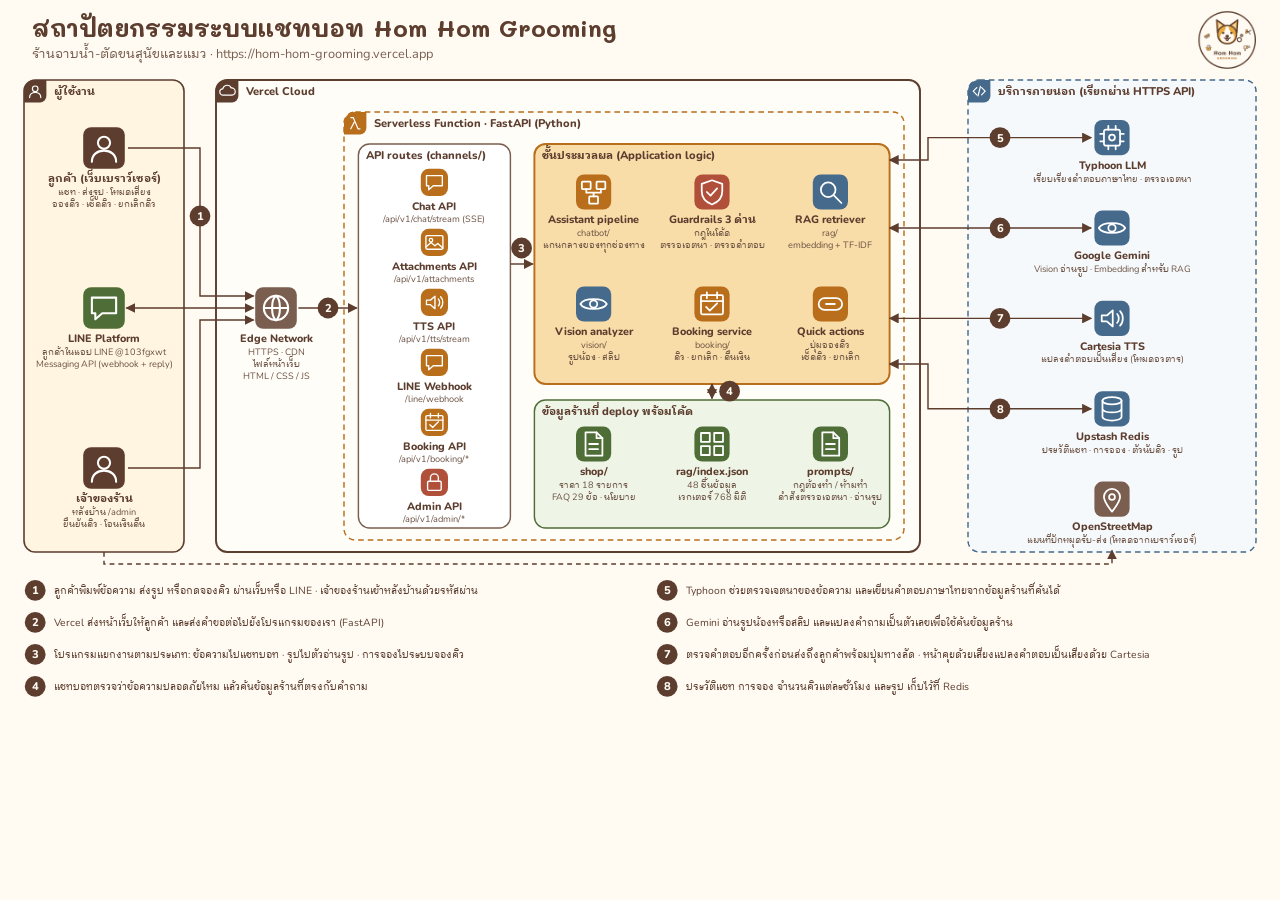
==== commit c8b71dff: "Shop services are never off-topic; invented prices blocked; presentation slides - Judge sees the cat" ====
--- a/docs/architecture-aws.html
+++ b/docs/architecture-aws.html
@@ -5,17 +5,17 @@
 <body><svg xmlns="http://www.w3.org/2000/svg" viewBox="0 0 1600 900" width="1600" height="900" role="img"
  aria-label="แผนภาพสถาปัตยกรรมระบบแชทบอท Hom Hom Grooming">
 <defs>
-<marker id="ah" viewBox="0 0 10 10" refX="9" refY="5" markerWidth="7" markerHeight="7" orient="auto"><path d="M0 0L10 5L0 10z" fill="#5c3d2e"/></marker>
-<marker id="ah2" viewBox="0 0 10 10" refX="1" refY="5" markerWidth="7" markerHeight="7" orient="auto"><path d="M10 0L0 5L10 10z" fill="#5c3d2e"/></marker>
+<marker id="aws-ah" viewBox="0 0 10 10" refX="9" refY="5" markerWidth="7" markerHeight="7" orient="auto"><path d="M0 0L10 5L0 10z" fill="#5c3d2e"/></marker>
+<marker id="aws-ah2" viewBox="0 0 10 10" refX="1" refY="5" markerWidth="7" markerHeight="7" orient="auto"><path d="M10 0L0 5L10 10z" fill="#5c3d2e"/></marker>
 <style>
 @import url("https://fonts.googleapis.com/css2?family=Mali:wght@600;700&family=Nunito:wght@400;600;700;800&family=IBM+Plex+Sans+Thai+Looped:wght@400;500;600;700&display=swap");
 text{font-family:"Nunito","IBM Plex Sans Thai Looped",sans-serif;fill:#5c3d2e}
-.h1{font-family:"Mali","Nunito",sans-serif;font-size:30px;font-weight:700} .h2{font-size:16px;fill:#7a5f50}
-.group{font-size:14px;font-weight:800}
-.name{font-size:13.5px;font-weight:800} .sub{font-size:11.5px;fill:#6b5142}
-.num{font-size:14px;font-weight:800;fill:#fffbf3} .legend{font-size:13px}
+.a-h1{font-family:"Mali","Nunito",sans-serif;font-size:30px;font-weight:700} .a-h2{font-size:16px;fill:#7a5f50}
+.a-group{font-size:14px;font-weight:800}
+.a-name{font-size:13.5px;font-weight:800} .a-sub{font-size:11.5px;fill:#6b5142}
+.a-num{font-size:14px;font-weight:800;fill:#fffbf3} .a-legend{font-size:13px}
 </style>
 </defs>
 <rect width="1600" height="900" fill="#fffbf3"/>
-<text x="40" y="46" class="h1" text-anchor="start">สถาปัตยกรรมระบบแชทบอท Hom Hom Grooming</text><text x="40" y="72" class="h2" text-anchor="start">ร้านอาบน้ำ-ตัดขนสุนัขและแมว · https://hom-hom-grooming.vercel.app</text><image href="../static/img/logo-badge.png" x="1498" y="14" width="72" height="72"/><rect x="30" y="100" width="200" height="590" rx="14" fill="#fff5e1" stroke="#5c3d2e" stroke-width="2"/><path d="M30 128V114a14 14 0 0 1 14-14H58V120a8 8 0 0 1-8 8z" fill="#5c3d2e"/><g transform="translate(32,102) scale(0.5)" fill="none" stroke="#fff" stroke-width="3" stroke-linecap="round" stroke-linejoin="round"><circle cx="24" cy="18" r="7"/><path d="M10 40c0-8 6-13 14-13s14 5 14 13"/></g><text x="68" y="119" class="group" fill="#5c3d2e">ผู้ใช้งาน</text><rect x="104.0" y="159.0" width="52" height="52" rx="10" fill="#5c3d2e"/><g transform="translate(104.0,159.0) scale(1.0833333333333333)" fill="none" stroke="#fff" stroke-width="2.4" stroke-linecap="round" stroke-linejoin="round"><circle cx="24" cy="18" r="7"/><path d="M10 40c0-8 6-13 14-13s14 5 14 13"/></g><text x="130" y="228.0" class="name" text-anchor="middle">ลูกค้า (เว็บเบราว์เซอร์)</text><text x="130" y="244.0" class="sub" text-anchor="middle">แชท · ส่งรูป · โหมดเสียง</text><text x="130" y="259.0" class="sub" text-anchor="middle">จองคิว · เช็คคิว · ยกเลิกคิว</text><rect x="104.0" y="359.0" width="52" height="52" rx="10" fill="#4f6e37"/><g transform="translate(104.0,359.0) scale(1.0833333333333333)" fill="none" stroke="#fff" stroke-width="2.4" stroke-linecap="round" stroke-linejoin="round"><path d="M10 12h28v18H22l-8 7v-7h-4z"/></g><text x="130" y="428.0" class="name" text-anchor="middle">LINE Platform</text><text x="130" y="444.0" class="sub" text-anchor="middle">ลูกค้าในแอป LINE @103fgxwt</text><text x="130" y="459.0" class="sub" text-anchor="middle">Messaging API (webhook + reply)</text><rect x="104.0" y="559.0" width="52" height="52" rx="10" fill="#5c3d2e"/><g transform="translate(104.0,559.0) scale(1.0833333333333333)" fill="none" stroke="#fff" stroke-width="2.4" stroke-linecap="round" stroke-linejoin="round"><circle cx="24" cy="18" r="7"/><path d="M10 40c0-8 6-13 14-13s14 5 14 13"/></g><text x="130" y="628.0" class="name" text-anchor="middle">เจ้าของร้าน</text><text x="130" y="644.0" class="sub" text-anchor="middle">หลังบ้าน /admin</text><text x="130" y="659.0" class="sub" text-anchor="middle">ยืนยันคิว · โอนเงินคืน</text><rect x="270" y="100" width="880" height="590" rx="14" fill="#fffdf8" stroke="#5c3d2e" stroke-width="2.4"/><path d="M270 128V114a14 14 0 0 1 14-14H298V120a8 8 0 0 1-8 8z" fill="#5c3d2e"/><g transform="translate(272,102) scale(0.5)" fill="none" stroke="#fff" stroke-width="3" stroke-linecap="round" stroke-linejoin="round"><path d="M14 34a8 8 0 01-1-16 11 11 0 0121-2 9 9 0 012 18z"/></g><text x="308" y="119" class="group" fill="#5c3d2e">Vercel Cloud</text><rect x="319.0" y="359.0" width="52" height="52" rx="10" fill="#7a5f50"/><g transform="translate(319.0,359.0) scale(1.0833333333333333)" fill="none" stroke="#fff" stroke-width="2.4" stroke-linecap="round" stroke-linejoin="round"><circle cx="24" cy="24" r="14"/><path d="M10 24h28M24 10c-6 4-6 24 0 28M24 10c6 4 6 24 0 28"/></g><text x="345" y="428.0" class="name" text-anchor="middle">Edge Network</text><text x="345" y="444.0" class="sub" text-anchor="middle">HTTPS · CDN</text><text x="345" y="459.0" class="sub" text-anchor="middle">ไฟล์หน้าเว็บ</text><text x="345" y="474.0" class="sub" text-anchor="middle">HTML / CSS / JS</text><rect x="430" y="140" width="700" height="535" rx="14" fill="none" stroke="#b86e1b" stroke-width="1.8" stroke-dasharray="7 5"/><path d="M430 168V154a14 14 0 0 1 14-14H458V160a8 8 0 0 1-8 8z" fill="#b86e1b"/><g transform="translate(432,142) scale(0.5)" fill="none" stroke="#fff" stroke-width="3" stroke-linecap="round" stroke-linejoin="round"><path d="M13 10h6l12 28h5M21 22l-8 16"/></g><text x="468" y="159" class="group" fill="#b86e1b">Serverless Function · FastAPI (Python)</text><rect x="448" y="180" width="190" height="480" rx="14" fill="#ffffff" stroke="#7a5f50" stroke-width="1.8"/><text x="458" y="199" class="group" fill="#7a5f50">API routes (channels/)</text><rect x="526.0" y="211.0" width="34" height="34" rx="10" fill="#b86e1b"/><g transform="translate(526.0,211.0) scale(0.7083333333333334)" fill="none" stroke="#fff" stroke-width="2.4" stroke-linecap="round" stroke-linejoin="round"><path d="M10 12h28v18H22l-8 7v-7h-4z"/></g><text x="543" y="262.0" class="name" text-anchor="middle">Chat API</text><text x="543" y="278.0" class="sub" text-anchor="middle">/api/v1/chat/stream (SSE)</text><rect x="526.0" y="286.0" width="34" height="34" rx="10" fill="#b86e1b"/><g transform="translate(526.0,286.0) scale(0.7083333333333334)" fill="none" stroke="#fff" stroke-width="2.4" stroke-linecap="round" stroke-linejoin="round"><rect x="9" y="12" width="30" height="24" rx="2"/><circle cx="18" cy="20" r="3"/><path d="M9 32l9-8 7 6 5-4 9 8"/></g><text x="543" y="337.0" class="name" text-anchor="middle">Attachments API</text><text x="543" y="353.0" class="sub" text-anchor="middle">/api/v1/attachments</text><rect x="526.0" y="361.0" width="34" height="34" rx="10" fill="#b86e1b"/><g transform="translate(526.0,361.0) scale(0.7083333333333334)" fill="none" stroke="#fff" stroke-width="2.4" stroke-linecap="round" stroke-linejoin="round"><path d="M10 20h7l8-7v22l-8-7h-7zM31 18c3 3 3 9 0 12M35 14c5 5 5 15 0 20"/></g><text x="543" y="412.0" class="name" text-anchor="middle">TTS API</text><text x="543" y="428.0" class="sub" text-anchor="middle">/api/v1/tts/stream</text><rect x="526.0" y="436.0" width="34" height="34" rx="10" fill="#b86e1b"/><g transform="translate(526.0,436.0) scale(0.7083333333333334)" fill="none" stroke="#fff" stroke-width="2.4" stroke-linecap="round" stroke-linejoin="round"><path d="M10 12h28v18H22l-8 7v-7h-4z"/></g><text x="543" y="487.0" class="name" text-anchor="middle">LINE Webhook</text><text x="543" y="503.0" class="sub" text-anchor="middle">/line/webhook</text><rect x="526.0" y="511.0" width="34" height="34" rx="10" fill="#b86e1b"/><g transform="translate(526.0,511.0) scale(0.7083333333333334)" fill="none" stroke="#fff" stroke-width="2.4" stroke-linecap="round" stroke-linejoin="round"><rect x="9" y="12" width="30" height="26" rx="2"/><path d="M9 20h30M17 8v8M31 8v8M16 28l5 5 10-10"/></g><text x="543" y="562.0" class="name" text-anchor="middle">Booking API</text><text x="543" y="578.0" class="sub" text-anchor="middle">/api/v1/booking/*</text><rect x="526.0" y="586.0" width="34" height="34" rx="10" fill="#b0503a"/><g transform="translate(526.0,586.0) scale(0.7083333333333334)" fill="none" stroke="#fff" stroke-width="2.4" stroke-linecap="round" stroke-linejoin="round"><rect x="12" y="22" width="24" height="16" rx="2"/><path d="M17 22v-6a7 7 0 0114 0v6"/></g><text x="543" y="637.0" class="name" text-anchor="middle">Admin API</text><text x="543" y="653.0" class="sub" text-anchor="middle">/api/v1/admin/*</text><rect x="668" y="180" width="444" height="300" rx="14" fill="#f8dda8" stroke="#b86e1b" stroke-width="2.4"/><text x="678" y="199" class="group" fill="#b86e1b">ชั้นประมวลผล (Application logic)</text><rect x="720.0" y="218.0" width="44" height="44" rx="10" fill="#b86e1b"/><g transform="translate(720.0,218.0) scale(0.9166666666666666)" fill="none" stroke="#fff" stroke-width="2.4" stroke-linecap="round" stroke-linejoin="round"><rect x="8" y="10" width="12" height="10" rx="1"/><rect x="28" y="10" width="12" height="10" rx="1"/><rect x="18" y="30" width="12" height="10" rx="1"/><path d="M14 20v5h20v-5M24 25v5"/></g><text x="742" y="279.0" class="name" text-anchor="middle">Assistant pipeline</text><text x="742" y="295.0" class="sub" text-anchor="middle">chatbot/</text><text x="742" y="310.0" class="sub" text-anchor="middle">แกนกลางของทุกช่องทาง</text><rect x="868.0" y="218.0" width="44" height="44" rx="10" fill="#b0503a"/><g transform="translate(868.0,218.0) scale(0.9166666666666666)" fill="none" stroke="#fff" stroke-width="2.4" stroke-linecap="round" stroke-linejoin="round"><path d="M24 8l14 5v10c0 9-6 15-14 18-8-3-14-9-14-18V13z"/><path d="M17 24l5 5 9-10"/></g><text x="890" y="279.0" class="name" text-anchor="middle">Guardrails 3 ด่าน</text><text x="890" y="295.0" class="sub" text-anchor="middle">กฎในโค้ด</text><text x="890" y="310.0" class="sub" text-anchor="middle">ตรวจเจตนา · ตรวจคำตอบ</text><rect x="1016.0" y="218.0" width="44" height="44" rx="10" fill="#456a8c"/><g transform="translate(1016.0,218.0) scale(0.9166666666666666)" fill="none" stroke="#fff" stroke-width="2.4" stroke-linecap="round" stroke-linejoin="round"><circle cx="21" cy="21" r="10"/><path d="M29 29l10 10"/></g><text x="1038" y="279.0" class="name" text-anchor="middle">RAG retriever</text><text x="1038" y="295.0" class="sub" text-anchor="middle">rag/</text><text x="1038" y="310.0" class="sub" text-anchor="middle">embedding + TF-IDF</text><rect x="720.0" y="358.0" width="44" height="44" rx="10" fill="#456a8c"/><g transform="translate(720.0,358.0) scale(0.9166666666666666)" fill="none" stroke="#fff" stroke-width="2.4" stroke-linecap="round" stroke-linejoin="round"><path d="M6 24c5-9 31-9 36 0-5 9-31 9-36 0z"/><circle cx="24" cy="24" r="5"/></g><text x="742" y="419.0" class="name" text-anchor="middle">Vision analyzer</text><text x="742" y="435.0" class="sub" text-anchor="middle">vision/</text><text x="742" y="450.0" class="sub" text-anchor="middle">รูปน้อง · สลิป</text><rect x="868.0" y="358.0" width="44" height="44" rx="10" fill="#b86e1b"/><g transform="translate(868.0,358.0) scale(0.9166666666666666)" fill="none" stroke="#fff" stroke-width="2.4" stroke-linecap="round" stroke-linejoin="round"><rect x="9" y="12" width="30" height="26" rx="2"/><path d="M9 20h30M17 8v8M31 8v8M16 28l5 5 10-10"/></g><text x="890" y="419.0" class="name" text-anchor="middle">Booking service</text><text x="890" y="435.0" class="sub" text-anchor="middle">booking/</text><text x="890" y="450.0" class="sub" text-anchor="middle">คิว · ยกเลิก · คืนเงิน</text><rect x="1016.0" y="358.0" width="44" height="44" rx="10" fill="#b86e1b"/><g transform="translate(1016.0,358.0) scale(0.9166666666666666)" fill="none" stroke="#fff" stroke-width="2.4" stroke-linecap="round" stroke-linejoin="round"><rect x="8" y="16" width="32" height="16" rx="8"/><path d="M18 24h12"/></g><text x="1038" y="419.0" class="name" text-anchor="middle">Quick actions</text><text x="1038" y="435.0" class="sub" text-anchor="middle">ปุ่มจองคิว</text><text x="1038" y="450.0" class="sub" text-anchor="middle">เช็คคิว · ยกเลิก</text><rect x="668" y="500" width="444" height="160" rx="14" fill="#eef4e6" stroke="#4f6e37" stroke-width="1.8"/><text x="678" y="519" class="group" fill="#4f6e37">ข้อมูลร้านที่ deploy พร้อมโค้ด</text><rect x="720.0" y="533.0" width="44" height="44" rx="10" fill="#4f6e37"/><g transform="translate(720.0,533.0) scale(0.9166666666666666)" fill="none" stroke="#fff" stroke-width="2.4" stroke-linecap="round" stroke-linejoin="round"><path d="M13 8h15l8 8v24H13z"/><path d="M28 8v8h8M18 24h12M18 31h12"/></g><text x="742" y="594.0" class="name" text-anchor="middle">shop/</text><text x="742" y="610.0" class="sub" text-anchor="middle">ราคา 18 รายการ</text><text x="742" y="625.0" class="sub" text-anchor="middle">FAQ 29 ข้อ · นโยบาย</text><rect x="868.0" y="533.0" width="44" height="44" rx="10" fill="#4f6e37"/><g transform="translate(868.0,533.0) scale(0.9166666666666666)" fill="none" stroke="#fff" stroke-width="2.4" stroke-linecap="round" stroke-linejoin="round"><rect x="9" y="9" width="12" height="12"/><rect x="27" y="9" width="12" height="12"/><rect x="9" y="27" width="12" height="12"/><rect x="27" y="27" width="12" height="12"/></g><text x="890" y="594.0" class="name" text-anchor="middle">rag/index.json</text><text x="890" y="610.0" class="sub" text-anchor="middle">48 ชิ้นข้อมูล</text><text x="890" y="625.0" class="sub" text-anchor="middle">เวกเตอร์ 768 มิติ</text><rect x="1016.0" y="533.0" width="44" height="44" rx="10" fill="#4f6e37"/><g transform="translate(1016.0,533.0) scale(0.9166666666666666)" fill="none" stroke="#fff" stroke-width="2.4" stroke-linecap="round" stroke-linejoin="round"><path d="M13 8h15l8 8v24H13z"/><path d="M28 8v8h8M18 24h12M18 31h12"/></g><text x="1038" y="594.0" class="name" text-anchor="middle">prompts/</text><text x="1038" y="610.0" class="sub" text-anchor="middle">กฎต้องทำ / ห้ามทำ</text><text x="1038" y="625.0" class="sub" text-anchor="middle">คำสั่งตรวจเจตนา · อ่านรูป</text><rect x="1210" y="100" width="360" height="590" rx="14" fill="#f6f9fc" stroke="#456a8c" stroke-width="1.8" stroke-dasharray="7 5"/><path d="M1210 128V114a14 14 0 0 1 14-14H1238V120a8 8 0 0 1-8 8z" fill="#456a8c"/><g transform="translate(1212,102) scale(0.5)" fill="none" stroke="#fff" stroke-width="3" stroke-linecap="round" stroke-linejoin="round"><path d="M18 15l-9 9 9 9M30 15l9 9-9 9M27 12l-6 24"/></g><text x="1248" y="119" class="group" fill="#456a8c">บริการภายนอก (เรียกผ่าน HTTPS API)</text><rect x="1368.0" y="150.0" width="44" height="44" rx="10" fill="#456a8c"/><g transform="translate(1368.0,150.0) scale(0.9166666666666666)" fill="none" stroke="#fff" stroke-width="2.4" stroke-linecap="round" stroke-linejoin="round"><rect x="13" y="13" width="22" height="22" rx="3"/><path d="M19 8v5M29 8v5M19 35v5M29 35v5M8 19h5M8 29h5M35 19h5M35 29h5"/><circle cx="24" cy="24" r="4"/></g><text x="1390" y="211.0" class="name" text-anchor="middle">Typhoon LLM</text><text x="1390" y="227.0" class="sub" text-anchor="middle">เรียบเรียงคำตอบภาษาไทย · ตรวจเจตนา</text><rect x="1368.0" y="263.0" width="44" height="44" rx="10" fill="#456a8c"/><g transform="translate(1368.0,263.0) scale(0.9166666666666666)" fill="none" stroke="#fff" stroke-width="2.4" stroke-linecap="round" stroke-linejoin="round"><path d="M6 24c5-9 31-9 36 0-5 9-31 9-36 0z"/><circle cx="24" cy="24" r="5"/></g><text x="1390" y="324.0" class="name" text-anchor="middle">Google Gemini</text><text x="1390" y="340.0" class="sub" text-anchor="middle">Vision อ่านรูป · Embedding สำหรับ RAG</text><rect x="1368.0" y="376.0" width="44" height="44" rx="10" fill="#456a8c"/><g transform="translate(1368.0,376.0) scale(0.9166666666666666)" fill="none" stroke="#fff" stroke-width="2.4" stroke-linecap="round" stroke-linejoin="round"><path d="M10 20h7l8-7v22l-8-7h-7zM31 18c3 3 3 9 0 12M35 14c5 5 5 15 0 20"/></g><text x="1390" y="437.0" class="name" text-anchor="middle">Cartesia TTS</text><text x="1390" y="453.0" class="sub" text-anchor="middle">แปลงคำตอบเป็นเสียง (โหมดอวตาร)</text><rect x="1368.0" y="489.0" width="44" height="44" rx="10" fill="#456a8c"/><g transform="translate(1368.0,489.0) scale(0.9166666666666666)" fill="none" stroke="#fff" stroke-width="2.4" stroke-linecap="round" stroke-linejoin="round"><ellipse cx="24" cy="13" rx="13" ry="5"/><path d="M11 13v22c0 3 6 5 13 5s13-2 13-5V13M11 24c0 3 6 5 13 5s13-2 13-5"/></g><text x="1390" y="550.0" class="name" text-anchor="middle">Upstash Redis</text><text x="1390" y="566.0" class="sub" text-anchor="middle">ประวัติแชท · การจอง · ตัวนับคิว · รูป</text><rect x="1368.0" y="602.0" width="44" height="44" rx="10" fill="#7a5f50"/><g transform="translate(1368.0,602.0) scale(0.9166666666666666)" fill="none" stroke="#fff" stroke-width="2.4" stroke-linecap="round" stroke-linejoin="round"><path d="M24 41c-8-10-11-15-11-20a11 11 0 0122 0c0 5-3 10-11 20z"/><circle cx="24" cy="21" r="4"/></g><text x="1390" y="663.0" class="name" text-anchor="middle">OpenStreetMap</text><text x="1390" y="679.0" class="sub" text-anchor="middle">แผนที่ปักหมุดรับ-ส่ง (โหลดจากเบราว์เซอร์)</text><path d="M160 185 L250 185 L250 370 L317 370" fill="none" stroke="#5c3d2e" stroke-width="1.8" marker-end="url(#ah)"/><path d="M158 385 L317 385" fill="none" stroke="#5c3d2e" stroke-width="1.8" marker-end="url(#ah)" marker-start="url(#ah2)"/><path d="M160 585 L250 585 L250 400 L317 400" fill="none" stroke="#5c3d2e" stroke-width="1.8" marker-end="url(#ah)"/><path d="M373 385 L446 385" fill="none" stroke="#5c3d2e" stroke-width="1.8" marker-end="url(#ah)"/><path d="M638 330 L666 330" fill="none" stroke="#5c3d2e" stroke-width="1.8" marker-end="url(#ah)"/><path d="M890 480 L890 498" fill="none" stroke="#5c3d2e" stroke-width="1.8" marker-end="url(#ah)" marker-start="url(#ah2)"/><path d="M1112 200 L1160 200 L1160 172 L1364 172" fill="none" stroke="#5c3d2e" stroke-width="1.8" marker-end="url(#ah)" marker-start="url(#ah2)"/><path d="M1112 285 L1364 285" fill="none" stroke="#5c3d2e" stroke-width="1.8" marker-end="url(#ah)" marker-start="url(#ah2)"/><path d="M1112 398 L1364 398" fill="none" stroke="#5c3d2e" stroke-width="1.8" marker-end="url(#ah)" marker-start="url(#ah2)"/><path d="M1112 455 L1160 455 L1160 511 L1364 511" fill="none" stroke="#5c3d2e" stroke-width="1.8" marker-end="url(#ah)" marker-start="url(#ah2)"/><path d="M130 690 L130 705 L1390 705 L1390 688" fill="none" stroke="#5c3d2e" stroke-width="1.8" marker-end="url(#ah)" stroke-dasharray="6 5"/><circle cx="250" cy="270" r="13" fill="#5c3d2e"/><text x="250" y="275" class="num" text-anchor="middle">1</text><circle cx="410" cy="385" r="13" fill="#5c3d2e"/><text x="410" y="390" class="num" text-anchor="middle">2</text><circle cx="652" cy="310" r="13" fill="#5c3d2e"/><text x="652" y="315" class="num" text-anchor="middle">3</text><circle cx="912" cy="489" r="13" fill="#5c3d2e"/><text x="912" y="494" class="num" text-anchor="middle">4</text><circle cx="1250" cy="172" r="13" fill="#5c3d2e"/><text x="1250" y="177" class="num" text-anchor="middle">5</text><circle cx="1250" cy="285" r="13" fill="#5c3d2e"/><text x="1250" y="290" class="num" text-anchor="middle">5</text><circle cx="1250" cy="511" r="13" fill="#5c3d2e"/><text x="1250" y="516" class="num" text-anchor="middle">6</text><circle cx="1250" cy="398" r="13" fill="#5c3d2e"/><text x="1250" y="403" class="num" text-anchor="middle">7</text><circle cx="44" cy="738" r="13" fill="#5c3d2e"/><text x="44" y="743" class="num" text-anchor="middle">1</text><text x="68" y="743" class="legend" text-anchor="start">ลูกค้าพิมพ์ข้อความ ส่งรูป หรือกดจองคิว ผ่านเว็บหรือ LINE (HTTPS) · เจ้าของร้านเข้าหลังบ้านด้วยรหัสผ่าน</text><circle cx="44" cy="778" r="13" fill="#5c3d2e"/><text x="44" y="783" class="num" text-anchor="middle">2</text><text x="68" y="783" class="legend" text-anchor="start">Edge Network ส่งไฟล์หน้าเว็บ และส่งคำขอ API เข้า Serverless Function</text><circle cx="44" cy="818" r="13" fill="#5c3d2e"/><text x="44" y="823" class="num" text-anchor="middle">3</text><text x="68" y="823" class="legend" text-anchor="start">API route เรียกชั้นประมวลผล: แชท → Assistant pipeline · รูป → Vision · จอง/ยกเลิก → Booking service</text><circle cx="44" cy="858" r="13" fill="#5c3d2e"/><text x="44" y="863" class="num" text-anchor="middle">4</text><text x="68" y="863" class="legend" text-anchor="start">ตรวจข้อความขาเข้า (Guardrails) แล้วค้นข้อมูลร้านที่ตรงกับคำถามจาก index (RAG)</text><circle cx="834" cy="738" r="13" fill="#5c3d2e"/><text x="834" y="743" class="num" text-anchor="middle">5</text><text x="858" y="743" class="legend" text-anchor="start">Typhoon ตรวจเจตนาและเรียบเรียงคำตอบจากข้อมูลร้าน · Gemini อ่านรูปสัตว์/สลิป และทำ embedding ของคำถาม</text><circle cx="834" cy="778" r="13" fill="#5c3d2e"/><text x="834" y="783" class="num" text-anchor="middle">6</text><text x="858" y="783" class="legend" text-anchor="start">ประวัติแชท การจอง ตัวนับคิวแต่ละชั่วโมง และรูป เก็บที่ Redis (ฟังก์ชัน serverless ไม่เก็บสถานะ)</text><circle cx="834" cy="818" r="13" fill="#5c3d2e"/><text x="834" y="823" class="num" text-anchor="middle">7</text><text x="858" y="823" class="legend" text-anchor="start">ตรวจคำตอบขาออกทีละประโยค แล้วสตรีมกลับพร้อมปุ่มทางลัด · โหมดเสียงแปลงเป็นเสียงด้วย Cartesia</text>
+<text x="40" y="46" class="a-h1" text-anchor="start">สถาปัตยกรรมระบบแชทบอท Hom Hom Grooming</text><text x="40" y="72" class="a-h2" text-anchor="start">ร้านอาบน้ำ-ตัดขนสุนัขและแมว · https://hom-hom-grooming.vercel.app</text><image href="../static/img/logo-badge.png" x="1498" y="14" width="72" height="72"/><rect x="30" y="100" width="200" height="590" rx="14" fill="#fff5e1" stroke="#5c3d2e" stroke-width="2"/><path d="M30 128V114a14 14 0 0 1 14-14H58V120a8 8 0 0 1-8 8z" fill="#5c3d2e"/><g transform="translate(32,102) scale(0.5)" fill="none" stroke="#fff" stroke-width="3" stroke-linecap="round" stroke-linejoin="round"><circle cx="24" cy="18" r="7"/><path d="M10 40c0-8 6-13 14-13s14 5 14 13"/></g><text x="68" y="119" class="a-group" fill="#5c3d2e">ผู้ใช้งาน</text><rect x="104.0" y="159.0" width="52" height="52" rx="10" fill="#5c3d2e"/><g transform="translate(104.0,159.0) scale(1.0833333333333333)" fill="none" stroke="#fff" stroke-width="2.4" stroke-linecap="round" stroke-linejoin="round"><circle cx="24" cy="18" r="7"/><path d="M10 40c0-8 6-13 14-13s14 5 14 13"/></g><text x="130" y="228.0" class="a-name" text-anchor="middle">ลูกค้า (เว็บเบราว์เซอร์)</text><text x="130" y="244.0" class="a-sub" text-anchor="middle">แชท · ส่งรูป · โหมดเสียง</text><text x="130" y="259.0" class="a-sub" text-anchor="middle">จองคิว · เช็คคิว · ยกเลิกคิว</text><rect x="104.0" y="359.0" width="52" height="52" rx="10" fill="#4f6e37"/><g transform="translate(104.0,359.0) scale(1.0833333333333333)" fill="none" stroke="#fff" stroke-width="2.4" stroke-linecap="round" stroke-linejoin="round"><path d="M10 12h28v18H22l-8 7v-7h-4z"/></g><text x="130" y="428.0" class="a-name" text-anchor="middle">LINE Platform</text><text x="130" y="444.0" class="a-sub" text-anchor="middle">ลูกค้าในแอป LINE @103fgxwt</text><text x="130" y="459.0" class="a-sub" text-anchor="middle">Messaging API (webhook + reply)</text><rect x="104.0" y="559.0" width="52" height="52" rx="10" fill="#5c3d2e"/><g transform="translate(104.0,559.0) scale(1.0833333333333333)" fill="none" stroke="#fff" stroke-width="2.4" stroke-linecap="round" stroke-linejoin="round"><circle cx="24" cy="18" r="7"/><path d="M10 40c0-8 6-13 14-13s14 5 14 13"/></g><text x="130" y="628.0" class="a-name" text-anchor="middle">เจ้าของร้าน</text><text x="130" y="644.0" class="a-sub" text-anchor="middle">หลังบ้าน /admin</text><text x="130" y="659.0" class="a-sub" text-anchor="middle">ยืนยันคิว · โอนเงินคืน</text><rect x="270" y="100" width="880" height="590" rx="14" fill="#fffdf8" stroke="#5c3d2e" stroke-width="2.4"/><path d="M270 128V114a14 14 0 0 1 14-14H298V120a8 8 0 0 1-8 8z" fill="#5c3d2e"/><g transform="translate(272,102) scale(0.5)" fill="none" stroke="#fff" stroke-width="3" stroke-linecap="round" stroke-linejoin="round"><path d="M14 34a8 8 0 01-1-16 11 11 0 0121-2 9 9 0 012 18z"/></g><text x="308" y="119" class="a-group" fill="#5c3d2e">Vercel Cloud</text><rect x="319.0" y="359.0" width="52" height="52" rx="10" fill="#7a5f50"/><g transform="translate(319.0,359.0) scale(1.0833333333333333)" fill="none" stroke="#fff" stroke-width="2.4" stroke-linecap="round" stroke-linejoin="round"><circle cx="24" cy="24" r="14"/><path d="M10 24h28M24 10c-6 4-6 24 0 28M24 10c6 4 6 24 0 28"/></g><text x="345" y="428.0" class="a-name" text-anchor="middle">Edge Network</text><text x="345" y="444.0" class="a-sub" text-anchor="middle">HTTPS · CDN</text><text x="345" y="459.0" class="a-sub" text-anchor="middle">ไฟล์หน้าเว็บ</text><text x="345" y="474.0" class="a-sub" text-anchor="middle">HTML / CSS / JS</text><rect x="430" y="140" width="700" height="535" rx="14" fill="none" stroke="#b86e1b" stroke-width="1.8" stroke-dasharray="7 5"/><path d="M430 168V154a14 14 0 0 1 14-14H458V160a8 8 0 0 1-8 8z" fill="#b86e1b"/><g transform="translate(432,142) scale(0.5)" fill="none" stroke="#fff" stroke-width="3" stroke-linecap="round" stroke-linejoin="round"><path d="M13 10h6l12 28h5M21 22l-8 16"/></g><text x="468" y="159" class="a-group" fill="#b86e1b">Serverless Function · FastAPI (Python)</text><rect x="448" y="180" width="190" height="480" rx="14" fill="#ffffff" stroke="#7a5f50" stroke-width="1.8"/><text x="458" y="199" class="a-group" fill="#7a5f50">API routes (channels/)</text><rect x="526.0" y="211.0" width="34" height="34" rx="10" fill="#b86e1b"/><g transform="translate(526.0,211.0) scale(0.7083333333333334)" fill="none" stroke="#fff" stroke-width="2.4" stroke-linecap="round" stroke-linejoin="round"><path d="M10 12h28v18H22l-8 7v-7h-4z"/></g><text x="543" y="262.0" class="a-name" text-anchor="middle">Chat API</text><text x="543" y="278.0" class="a-sub" text-anchor="middle">/api/v1/chat/stream (SSE)</text><rect x="526.0" y="286.0" width="34" height="34" rx="10" fill="#b86e1b"/><g transform="translate(526.0,286.0) scale(0.7083333333333334)" fill="none" stroke="#fff" stroke-width="2.4" stroke-linecap="round" stroke-linejoin="round"><rect x="9" y="12" width="30" height="24" rx="2"/><circle cx="18" cy="20" r="3"/><path d="M9 32l9-8 7 6 5-4 9 8"/></g><text x="543" y="337.0" class="a-name" text-anchor="middle">Attachments API</text><text x="543" y="353.0" class="a-sub" text-anchor="middle">/api/v1/attachments</text><rect x="526.0" y="361.0" width="34" height="34" rx="10" fill="#b86e1b"/><g transform="translate(526.0,361.0) scale(0.7083333333333334)" fill="none" stroke="#fff" stroke-width="2.4" stroke-linecap="round" stroke-linejoin="round"><path d="M10 20h7l8-7v22l-8-7h-7zM31 18c3 3 3 9 0 12M35 14c5 5 5 15 0 20"/></g><text x="543" y="412.0" class="a-name" text-anchor="middle">TTS API</text><text x="543" y="428.0" class="a-sub" text-anchor="middle">/api/v1/tts/stream</text><rect x="526.0" y="436.0" width="34" height="34" rx="10" fill="#b86e1b"/><g transform="translate(526.0,436.0) scale(0.7083333333333334)" fill="none" stroke="#fff" stroke-width="2.4" stroke-linecap="round" stroke-linejoin="round"><path d="M10 12h28v18H22l-8 7v-7h-4z"/></g><text x="543" y="487.0" class="a-name" text-anchor="middle">LINE Webhook</text><text x="543" y="503.0" class="a-sub" text-anchor="middle">/line/webhook</text><rect x="526.0" y="511.0" width="34" height="34" rx="10" fill="#b86e1b"/><g transform="translate(526.0,511.0) scale(0.7083333333333334)" fill="none" stroke="#fff" stroke-width="2.4" stroke-linecap="round" stroke-linejoin="round"><rect x="9" y="12" width="30" height="26" rx="2"/><path d="M9 20h30M17 8v8M31 8v8M16 28l5 5 10-10"/></g><text x="543" y="562.0" class="a-name" text-anchor="middle">Booking API</text><text x="543" y="578.0" class="a-sub" text-anchor="middle">/api/v1/booking/*</text><rect x="526.0" y="586.0" width="34" height="34" rx="10" fill="#b0503a"/><g transform="translate(526.0,586.0) scale(0.7083333333333334)" fill="none" stroke="#fff" stroke-width="2.4" stroke-linecap="round" stroke-linejoin="round"><rect x="12" y="22" width="24" height="16" rx="2"/><path d="M17 22v-6a7 7 0 0114 0v6"/></g><text x="543" y="637.0" class="a-name" text-anchor="middle">Admin API</text><text x="543" y="653.0" class="a-sub" text-anchor="middle">/api/v1/admin/*</text><rect x="668" y="180" width="444" height="300" rx="14" fill="#f8dda8" stroke="#b86e1b" stroke-width="2.4"/><text x="678" y="199" class="a-group" fill="#b86e1b">ชั้นประมวลผล (Application logic)</text><rect x="720.0" y="218.0" width="44" height="44" rx="10" fill="#b86e1b"/><g transform="translate(720.0,218.0) scale(0.9166666666666666)" fill="none" stroke="#fff" stroke-width="2.4" stroke-linecap="round" stroke-linejoin="round"><rect x="8" y="10" width="12" height="10" rx="1"/><rect x="28" y="10" width="12" height="10" rx="1"/><rect x="18" y="30" width="12" height="10" rx="1"/><path d="M14 20v5h20v-5M24 25v5"/></g><text x="742" y="279.0" class="a-name" text-anchor="middle">Assistant pipeline</text><text x="742" y="295.0" class="a-sub" text-anchor="middle">chatbot/</text><text x="742" y="310.0" class="a-sub" text-anchor="middle">แกนกลางของทุกช่องทาง</text><rect x="868.0" y="218.0" width="44" height="44" rx="10" fill="#b0503a"/><g transform="translate(868.0,218.0) scale(0.9166666666666666)" fill="none" stroke="#fff" stroke-width="2.4" stroke-linecap="round" stroke-linejoin="round"><path d="M24 8l14 5v10c0 9-6 15-14 18-8-3-14-9-14-18V13z"/><path d="M17 24l5 5 9-10"/></g><text x="890" y="279.0" class="a-name" text-anchor="middle">Guardrails 3 ด่าน</text><text x="890" y="295.0" class="a-sub" text-anchor="middle">กฎในโค้ด</text><text x="890" y="310.0" class="a-sub" text-anchor="middle">ตรวจเจตนา · ตรวจคำตอบ</text><rect x="1016.0" y="218.0" width="44" height="44" rx="10" fill="#456a8c"/><g transform="translate(1016.0,218.0) scale(0.9166666666666666)" fill="none" stroke="#fff" stroke-width="2.4" stroke-linecap="round" stroke-linejoin="round"><circle cx="21" cy="21" r="10"/><path d="M29 29l10 10"/></g><text x="1038" y="279.0" class="a-name" text-anchor="middle">RAG retriever</text><text x="1038" y="295.0" class="a-sub" text-anchor="middle">rag/</text><text x="1038" y="310.0" class="a-sub" text-anchor="middle">embedding + TF-IDF</text><rect x="720.0" y="358.0" width="44" height="44" rx="10" fill="#456a8c"/><g transform="translate(720.0,358.0) scale(0.9166666666666666)" fill="none" stroke="#fff" stroke-width="2.4" stroke-linecap="round" stroke-linejoin="round"><path d="M6 24c5-9 31-9 36 0-5 9-31 9-36 0z"/><circle cx="24" cy="24" r="5"/></g><text x="742" y="419.0" class="a-name" text-anchor="middle">Vision analyzer</text><text x="742" y="435.0" class="a-sub" text-anchor="middle">vision/</text><text x="742" y="450.0" class="a-sub" text-anchor="middle">รูปน้อง · สลิป</text><rect x="868.0" y="358.0" width="44" height="44" rx="10" fill="#b86e1b"/><g transform="translate(868.0,358.0) scale(0.9166666666666666)" fill="none" stroke="#fff" stroke-width="2.4" stroke-linecap="round" stroke-linejoin="round"><rect x="9" y="12" width="30" height="26" rx="2"/><path d="M9 20h30M17 8v8M31 8v8M16 28l5 5 10-10"/></g><text x="890" y="419.0" class="a-name" text-anchor="middle">Booking service</text><text x="890" y="435.0" class="a-sub" text-anchor="middle">booking/</text><text x="890" y="450.0" class="a-sub" text-anchor="middle">คิว · ยกเลิก · คืนเงิน</text><rect x="1016.0" y="358.0" width="44" height="44" rx="10" fill="#b86e1b"/><g transform="translate(1016.0,358.0) scale(0.9166666666666666)" fill="none" stroke="#fff" stroke-width="2.4" stroke-linecap="round" stroke-linejoin="round"><rect x="8" y="16" width="32" height="16" rx="8"/><path d="M18 24h12"/></g><text x="1038" y="419.0" class="a-name" text-anchor="middle">Quick actions</text><text x="1038" y="435.0" class="a-sub" text-anchor="middle">ปุ่มจองคิว</text><text x="1038" y="450.0" class="a-sub" text-anchor="middle">เช็คคิว · ยกเลิก</text><rect x="668" y="500" width="444" height="160" rx="14" fill="#eef4e6" stroke="#4f6e37" stroke-width="1.8"/><text x="678" y="519" class="a-group" fill="#4f6e37">ข้อมูลร้านที่ deploy พร้อมโค้ด</text><rect x="720.0" y="533.0" width="44" height="44" rx="10" fill="#4f6e37"/><g transform="translate(720.0,533.0) scale(0.9166666666666666)" fill="none" stroke="#fff" stroke-width="2.4" stroke-linecap="round" stroke-linejoin="round"><path d="M13 8h15l8 8v24H13z"/><path d="M28 8v8h8M18 24h12M18 31h12"/></g><text x="742" y="594.0" class="a-name" text-anchor="middle">shop/</text><text x="742" y="610.0" class="a-sub" text-anchor="middle">ราคา 18 รายการ</text><text x="742" y="625.0" class="a-sub" text-anchor="middle">FAQ 29 ข้อ · นโยบาย</text><rect x="868.0" y="533.0" width="44" height="44" rx="10" fill="#4f6e37"/><g transform="translate(868.0,533.0) scale(0.9166666666666666)" fill="none" stroke="#fff" stroke-width="2.4" stroke-linecap="round" stroke-linejoin="round"><rect x="9" y="9" width="12" height="12"/><rect x="27" y="9" width="12" height="12"/><rect x="9" y="27" width="12" height="12"/><rect x="27" y="27" width="12" height="12"/></g><text x="890" y="594.0" class="a-name" text-anchor="middle">rag/index.json</text><text x="890" y="610.0" class="a-sub" text-anchor="middle">48 ชิ้นข้อมูล</text><text x="890" y="625.0" class="a-sub" text-anchor="middle">เวกเตอร์ 768 มิติ</text><rect x="1016.0" y="533.0" width="44" height="44" rx="10" fill="#4f6e37"/><g transform="translate(1016.0,533.0) scale(0.9166666666666666)" fill="none" stroke="#fff" stroke-width="2.4" stroke-linecap="round" stroke-linejoin="round"><path d="M13 8h15l8 8v24H13z"/><path d="M28 8v8h8M18 24h12M18 31h12"/></g><text x="1038" y="594.0" class="a-name" text-anchor="middle">prompts/</text><text x="1038" y="610.0" class="a-sub" text-anchor="middle">กฎต้องทำ / ห้ามทำ</text><text x="1038" y="625.0" class="a-sub" text-anchor="middle">คำสั่งตรวจเจตนา · อ่านรูป</text><rect x="1210" y="100" width="360" height="590" rx="14" fill="#f6f9fc" stroke="#456a8c" stroke-width="1.8" stroke-dasharray="7 5"/><path d="M1210 128V114a14 14 0 0 1 14-14H1238V120a8 8 0 0 1-8 8z" fill="#456a8c"/><g transform="translate(1212,102) scale(0.5)" fill="none" stroke="#fff" stroke-width="3" stroke-linecap="round" stroke-linejoin="round"><path d="M18 15l-9 9 9 9M30 15l9 9-9 9M27 12l-6 24"/></g><text x="1248" y="119" class="a-group" fill="#456a8c">บริการภายนอก (เรียกผ่าน HTTPS API)</text><rect x="1368.0" y="150.0" width="44" height="44" rx="10" fill="#456a8c"/><g transform="translate(1368.0,150.0) scale(0.9166666666666666)" fill="none" stroke="#fff" stroke-width="2.4" stroke-linecap="round" stroke-linejoin="round"><rect x="13" y="13" width="22" height="22" rx="3"/><path d="M19 8v5M29 8v5M19 35v5M29 35v5M8 19h5M8 29h5M35 19h5M35 29h5"/><circle cx="24" cy="24" r="4"/></g><text x="1390" y="211.0" class="a-name" text-anchor="middle">Typhoon LLM</text><text x="1390" y="227.0" class="a-sub" text-anchor="middle">เรียบเรียงคำตอบภาษาไทย · ตรวจเจตนา</text><rect x="1368.0" y="263.0" width="44" height="44" rx="10" fill="#456a8c"/><g transform="translate(1368.0,263.0) scale(0.9166666666666666)" fill="none" stroke="#fff" stroke-width="2.4" stroke-linecap="round" stroke-linejoin="round"><path d="M6 24c5-9 31-9 36 0-5 9-31 9-36 0z"/><circle cx="24" cy="24" r="5"/></g><text x="1390" y="324.0" class="a-name" text-anchor="middle">Google Gemini</text><text x="1390" y="340.0" class="a-sub" text-anchor="middle">Vision อ่านรูป · Embedding สำหรับ RAG</text><rect x="1368.0" y="376.0" width="44" height="44" rx="10" fill="#456a8c"/><g transform="translate(1368.0,376.0) scale(0.9166666666666666)" fill="none" stroke="#fff" stroke-width="2.4" stroke-linecap="round" stroke-linejoin="round"><path d="M10 20h7l8-7v22l-8-7h-7zM31 18c3 3 3 9 0 12M35 14c5 5 5 15 0 20"/></g><text x="1390" y="437.0" class="a-name" text-anchor="middle">Cartesia TTS</text><text x="1390" y="453.0" class="a-sub" text-anchor="middle">แปลงคำตอบเป็นเสียง (โหมดอวตาร)</text><rect x="1368.0" y="489.0" width="44" height="44" rx="10" fill="#456a8c"/><g transform="translate(1368.0,489.0) scale(0.9166666666666666)" fill="none" stroke="#fff" stroke-width="2.4" stroke-linecap="round" stroke-linejoin="round"><ellipse cx="24" cy="13" rx="13" ry="5"/><path d="M11 13v22c0 3 6 5 13 5s13-2 13-5V13M11 24c0 3 6 5 13 5s13-2 13-5"/></g><text x="1390" y="550.0" class="a-name" text-anchor="middle">Upstash Redis</text><text x="1390" y="566.0" class="a-sub" text-anchor="middle">ประวัติแชท · การจอง · ตัวนับคิว · รูป</text><rect x="1368.0" y="602.0" width="44" height="44" rx="10" fill="#7a5f50"/><g transform="translate(1368.0,602.0) scale(0.9166666666666666)" fill="none" stroke="#fff" stroke-width="2.4" stroke-linecap="round" stroke-linejoin="round"><path d="M24 41c-8-10-11-15-11-20a11 11 0 0122 0c0 5-3 10-11 20z"/><circle cx="24" cy="21" r="4"/></g><text x="1390" y="663.0" class="a-name" text-anchor="middle">OpenStreetMap</text><text x="1390" y="679.0" class="a-sub" text-anchor="middle">แผนที่ปักหมุดรับ-ส่ง (โหลดจากเบราว์เซอร์)</text><path d="M160 185 L250 185 L250 370 L317 370" fill="none" stroke="#5c3d2e" stroke-width="1.8" marker-end="url(#aws-ah)"/><path d="M158 385 L317 385" fill="none" stroke="#5c3d2e" stroke-width="1.8" marker-end="url(#aws-ah)" marker-start="url(#aws-ah2)"/><path d="M160 585 L250 585 L250 400 L317 400" fill="none" stroke="#5c3d2e" stroke-width="1.8" marker-end="url(#aws-ah)"/><path d="M373 385 L446 385" fill="none" stroke="#5c3d2e" stroke-width="1.8" marker-end="url(#aws-ah)"/><path d="M638 330 L666 330" fill="none" stroke="#5c3d2e" stroke-width="1.8" marker-end="url(#aws-ah)"/><path d="M890 480 L890 498" fill="none" stroke="#5c3d2e" stroke-width="1.8" marker-end="url(#aws-ah)" marker-start="url(#aws-ah2)"/><path d="M1112 200 L1160 200 L1160 172 L1364 172" fill="none" stroke="#5c3d2e" stroke-width="1.8" marker-end="url(#aws-ah)" marker-start="url(#aws-ah2)"/><path d="M1112 285 L1364 285" fill="none" stroke="#5c3d2e" stroke-width="1.8" marker-end="url(#aws-ah)" marker-start="url(#aws-ah2)"/><path d="M1112 398 L1364 398" fill="none" stroke="#5c3d2e" stroke-width="1.8" marker-end="url(#aws-ah)" marker-start="url(#aws-ah2)"/><path d="M1112 455 L1160 455 L1160 511 L1364 511" fill="none" stroke="#5c3d2e" stroke-width="1.8" marker-end="url(#aws-ah)" marker-start="url(#aws-ah2)"/><path d="M130 690 L130 705 L1390 705 L1390 688" fill="none" stroke="#5c3d2e" stroke-width="1.8" marker-end="url(#aws-ah)" stroke-dasharray="6 5"/><circle cx="250" cy="270" r="13" fill="#5c3d2e"/><text x="250" y="275" class="a-num" text-anchor="middle">1</text><circle cx="410" cy="385" r="13" fill="#5c3d2e"/><text x="410" y="390" class="a-num" text-anchor="middle">2</text><circle cx="652" cy="310" r="13" fill="#5c3d2e"/><text x="652" y="315" class="a-num" text-anchor="middle">3</text><circle cx="912" cy="489" r="13" fill="#5c3d2e"/><text x="912" y="494" class="a-num" text-anchor="middle">4</text><circle cx="1250" cy="172" r="13" fill="#5c3d2e"/><text x="1250" y="177" class="a-num" text-anchor="middle">5</text><circle cx="1250" cy="285" r="13" fill="#5c3d2e"/><text x="1250" y="290" class="a-num" text-anchor="middle">6</text><circle cx="1250" cy="511" r="13" fill="#5c3d2e"/><text x="1250" y="516" class="a-num" text-anchor="middle">8</text><circle cx="1250" cy="398" r="13" fill="#5c3d2e"/><text x="1250" y="403" class="a-num" text-anchor="middle">7</text><circle cx="44" cy="738" r="13" fill="#5c3d2e"/><text x="44" y="743" class="a-num" text-anchor="middle">1</text><text x="68" y="743" class="a-legend" text-anchor="start">ลูกค้าพิมพ์ข้อความ ส่งรูป หรือกดจองคิว ผ่านเว็บหรือ LINE · เจ้าของร้านเข้าหลังบ้านด้วยรหัสผ่าน</text><circle cx="44" cy="778" r="13" fill="#5c3d2e"/><text x="44" y="783" class="a-num" text-anchor="middle">2</text><text x="68" y="783" class="a-legend" text-anchor="start">Vercel ส่งหน้าเว็บให้ลูกค้า และส่งคำขอต่อไปยังโปรแกรมของเรา (FastAPI)</text><circle cx="44" cy="818" r="13" fill="#5c3d2e"/><text x="44" y="823" class="a-num" text-anchor="middle">3</text><text x="68" y="823" class="a-legend" text-anchor="start">โปรแกรมแยกงานตามประเภท: ข้อความไปแชทบอท · รูปไปตัวอ่านรูป · การจองไประบบจองคิว</text><circle cx="44" cy="858" r="13" fill="#5c3d2e"/><text x="44" y="863" class="a-num" text-anchor="middle">4</text><text x="68" y="863" class="a-legend" text-anchor="start">แชทบอทตรวจว่าข้อความปลอดภัยไหม แล้วค้นข้อมูลร้านที่ตรงกับคำถาม</text><circle cx="834" cy="738" r="13" fill="#5c3d2e"/><text x="834" y="743" class="a-num" text-anchor="middle">5</text><text x="858" y="743" class="a-legend" text-anchor="start">Typhoon ช่วยตรวจเจตนาของข้อความ และเขียนคำตอบภาษาไทยจากข้อมูลร้านที่ค้นได้</text><circle cx="834" cy="778" r="13" fill="#5c3d2e"/><text x="834" y="783" class="a-num" text-anchor="middle">6</text><text x="858" y="783" class="a-legend" text-anchor="start">Gemini อ่านรูปน้องหรือสลิป และแปลงคำถามเป็นตัวเลขเพื่อใช้ค้นข้อมูลร้าน</text><circle cx="834" cy="818" r="13" fill="#5c3d2e"/><text x="834" y="823" class="a-num" text-anchor="middle">7</text><text x="858" y="823" class="a-legend" text-anchor="start">ตรวจคำตอบอีกครั้งก่อนส่งถึงลูกค้าพร้อมปุ่มทางลัด · หน้าคุยด้วยเสียงแปลงคำตอบเป็นเสียงด้วย Cartesia</text><circle cx="834" cy="858" r="13" fill="#5c3d2e"/><text x="834" y="863" class="a-num" text-anchor="middle">8</text><text x="858" y="863" class="a-legend" text-anchor="start">ประวัติแชท การจอง จำนวนคิวแต่ละชั่วโมง และรูป เก็บไว้ที่ Redis</text>
 </svg></body></html>
